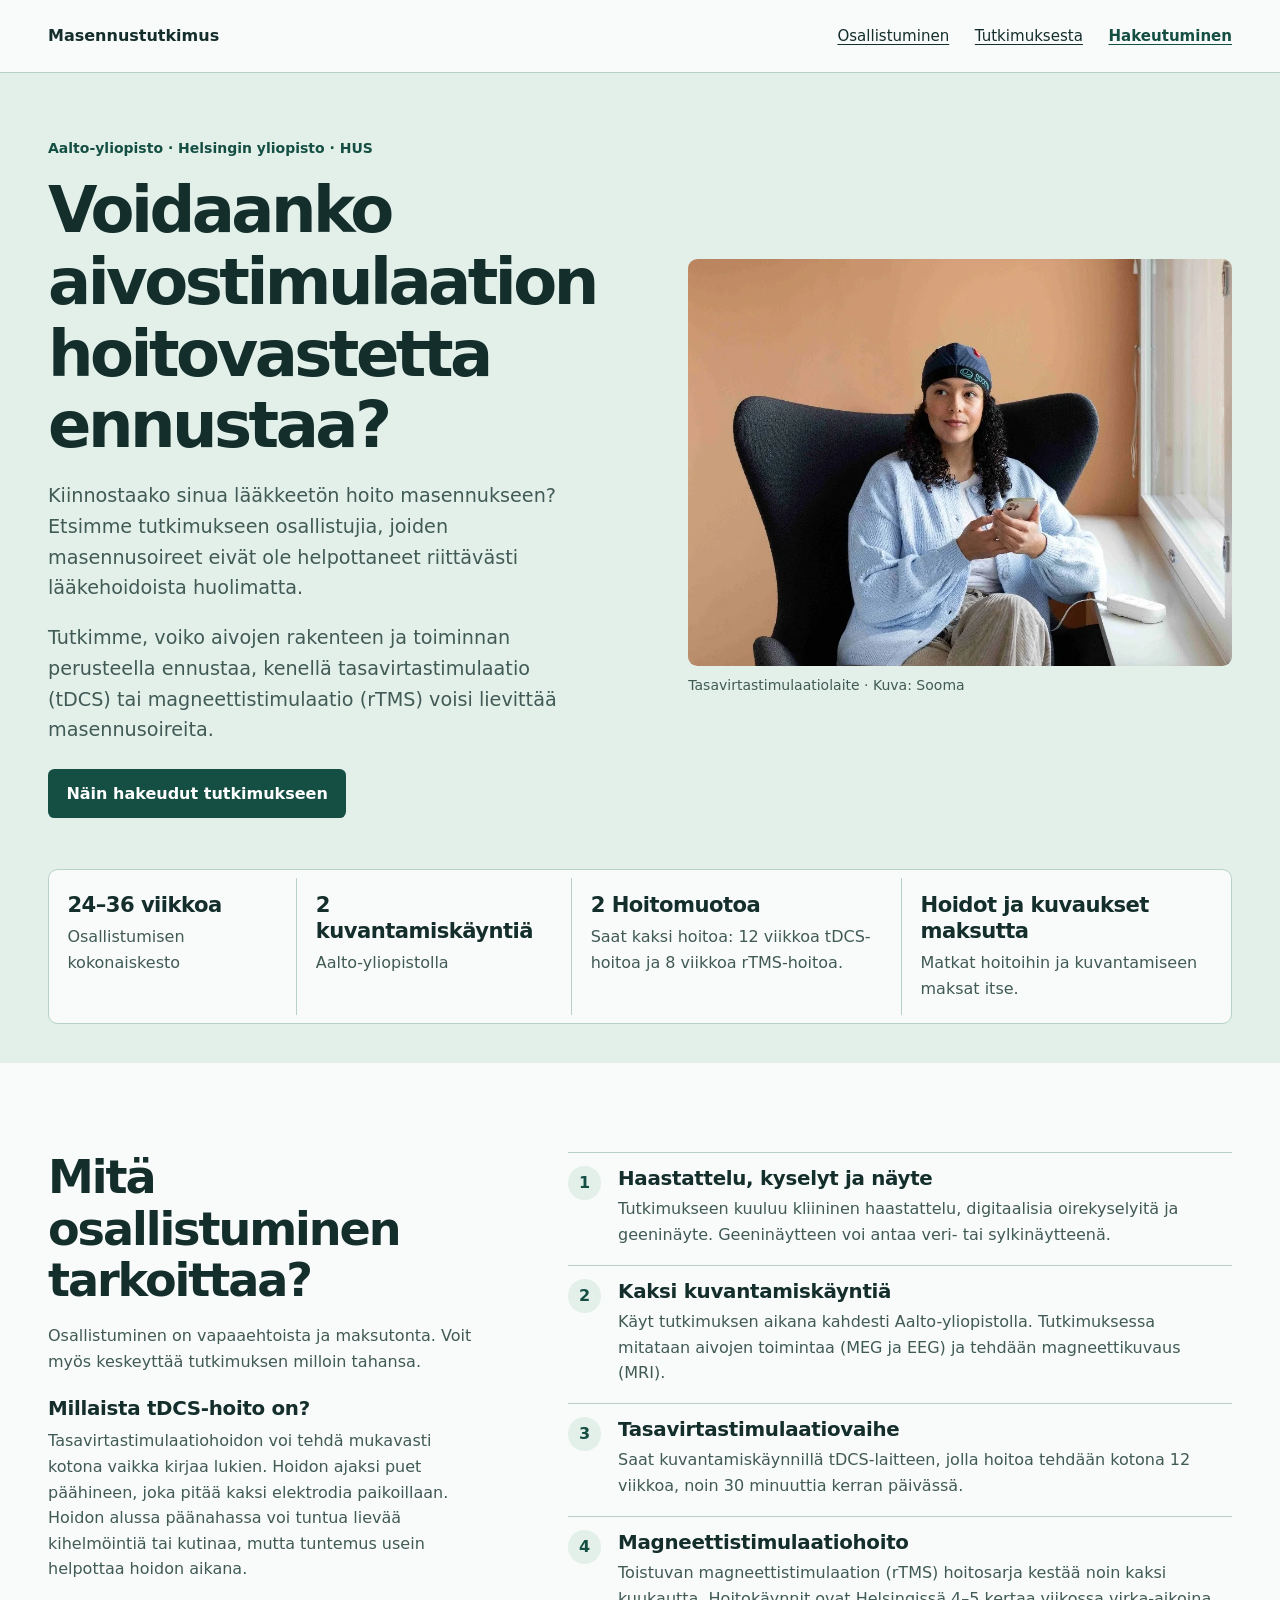
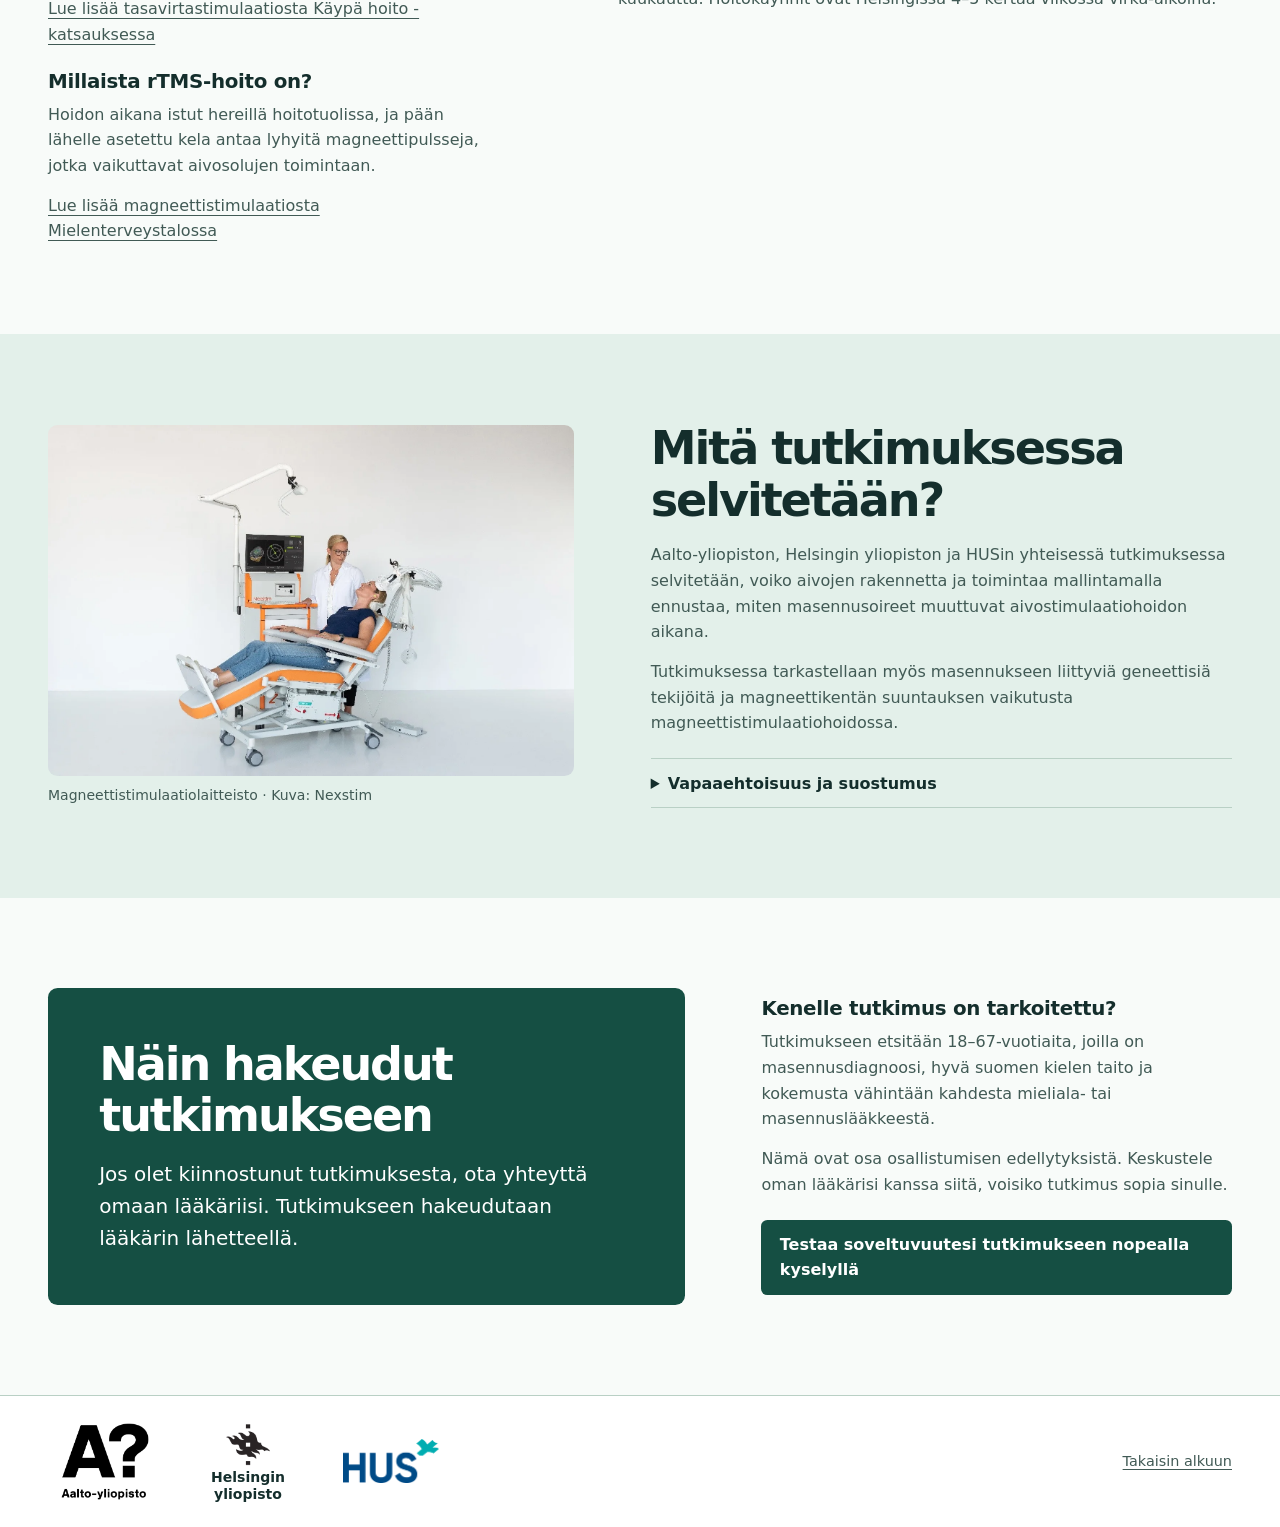
==== index.html @ 6f5a202c "Add research partner logos to the main page footer" ====
<!doctype html>
<html lang="fi">
<head>
  <meta charset="utf-8">
  <meta name="viewport" content="width=device-width, initial-scale=1">
  <meta name="robots" content="noindex">
  <meta name="description" content="Tietoa masennuksen aivostimulaatiotutkimuksesta, tutkimuskäynneistä ja siitä, miten tutkimukseen hakeudutaan.">
  <title>Masennuksen aivostimulaatiotutkimus</title>
  <link rel="stylesheet" href="assets/styles.css">
</head>
<body id="alku">
  <a class="skip" href="#sisalto">Siirry sisältöön</a>
  <header class="header">
    <div class="wrap header-inner">
      <a class="identity" href="#alku">Masennustutkimus</a>
      <nav aria-label="Sivun osiot">
        <a href="#osallistuminen">Osallistuminen</a>
        <a href="#tutkimus">Tutkimuksesta</a>
        <a class="nav-apply" href="#hakeutuminen">Hakeutuminen</a>
      </nav>
    </div>
  </header>
  <main id="sisalto">
    <section class="hero">
      <div class="wrap">
        <div class="hero-grid">
          <div class="hero-copy">
            <p class="eyebrow">Aalto-yliopisto · Helsingin yliopisto · HUS</p>
            <h1>Voidaanko aivostimulaation hoitovastetta ennustaa?</h1>
            <p class="lead">Kiinnostaako sinua lääkkeetön hoito masennukseen? Etsimme tutkimukseen osallistujia, joiden masennusoireet eivät ole helpottaneet riittävästi lääkehoidoista huolimatta.</p>
            <p class="lead">Tutkimme, voiko aivojen rakenteen ja toiminnan perusteella ennustaa, kenellä tasavirtastimulaatio (tDCS) tai magneettistimulaatio (rTMS) voisi lievittää masennusoireita.</p>
            <a class="button" href="#hakeutuminen">Näin hakeudut tutkimukseen</a>
          </div>
          <figure class="hero-photo">
            <div class="hero-photo-frame">
              <img src="assets/tasavirtastimulaatio2.webp" alt="Henkilö istuu nojatuolissa stimulaatiopäähine päässään ja tasavirtastimulaatiolaite vierellään" width="1455" height="970" fetchpriority="high">
            </div>
            <figcaption>Tasavirtastimulaatiolaite · Kuva: Sooma</figcaption>
          </figure>
        </div>
        <dl class="facts" aria-label="Osallistuminen lyhyesti">
          <div><dt>24–36 viikkoa</dt><dd>Osallistumisen kokonaiskesto</dd></div>
          <div><dt>2 kuvantamiskäyntiä</dt><dd>Aalto-yliopistolla</dd></div>
          <div><dt>2 Hoitomuotoa</dt><dd>Saat kaksi hoitoa: 12 viikkoa tDCS-hoitoa ja 8 viikkoa rTMS-hoitoa.</dd></div>
          <div><dt>Hoidot ja kuvaukset maksutta</dt><dd>Matkat hoitoihin ja kuvantamiseen maksat itse.</dd></div>
        </dl>
      </div>
    </section>

    <section class="wrap section protocol" id="osallistuminen" aria-labelledby="vaiheet">
      <div>
        <h2 id="vaiheet">Mitä osallistuminen tarkoittaa?</h2>
        <p>Osallistuminen on vapaaehtoista ja maksutonta. Voit myös keskeyttää tutkimuksen milloin tahansa.</p>
        <h3 class="treatment-heading">Millaista tDCS-hoito on?</h3>
        <p>Tasavirtastimulaatiohoidon voi tehdä mukavasti kotona vaikka kirjaa lukien. Hoidon ajaksi puet päähineen, joka pitää kaksi elektrodia paikoillaan. Hoidon alussa päänahassa voi tuntua lievää kihelmöintiä tai kutinaa, mutta tuntemus usein helpottaa hoidon aikana.</p>
        <p><a href="https://www.kaypahoito.fi/nak09363">Lue lisää tasavirtastimulaatiosta Käypä hoito -katsauksessa</a></p>
        <h3 class="treatment-heading">Millaista rTMS-hoito on?</h3>
        <p>Hoidon aikana istut hereillä hoitotuolissa, ja pään lähelle asetettu kela antaa lyhyitä magneettipulsseja, jotka vaikuttavat aivosolujen toimintaan.</p>
        <p><a href="https://www.mielenterveystalo.fi/fi/masennus/aivojen-magneettistimulaatio">Lue lisää magneettistimulaatiosta Mielenterveystalossa</a></p>
      </div>
      <ol class="steps">
        <li><h3>Haastattelu, kyselyt ja näyte</h3><p>Tutkimukseen kuuluu kliininen haastattelu, digitaalisia oirekyselyitä ja geeninäyte. Geeninäytteen voi antaa veri- tai sylkinäytteenä.</p></li>
        <li><h3>Kaksi kuvantamiskäyntiä</h3><p>Käyt tutkimuksen aikana kahdesti Aalto-yliopistolla. Tutkimuksessa mitataan aivojen toimintaa (MEG ja EEG) ja tehdään magneettikuvaus (MRI).</p></li>
        <li><h3>Tasavirtastimulaatiovaihe</h3><p>Saat kuvantamiskäynnillä tDCS-laitteen, jolla hoitoa tehdään kotona 12 viikkoa, noin 30 minuuttia kerran päivässä.</p></li>
        <li><h3>Magneettistimulaatiohoito</h3><p>Toistuvan magneettistimulaation (rTMS) hoitosarja kestää noin kaksi kuukautta. Hoitokäynnit ovat Helsingissä 4–5 kertaa viikossa virka-aikoina.</p></li>
      </ol>
    </section>

    <section class="research-band" id="tutkimus" aria-labelledby="tavoite">
      <div class="wrap section research">
        <figure class="research-photo">
          <img src="assets/magneettistimulaatio2.webp" alt="Hoitaja seisoo hoitotuolin vieressä, ja magneettistimulaatiokela on tuolissa istuvan henkilön pään kohdalla" width="1455" height="971" loading="lazy">
          <figcaption>Magneettistimulaatiolaitteisto · Kuva: Nexstim</figcaption>
        </figure>
        <div>
          <h2 id="tavoite">Mitä tutkimuksessa selvitetään?</h2>
          <p>Aalto-yliopiston, Helsingin yliopiston ja HUSin yhteisessä tutkimuksessa selvitetään, voiko aivojen rakennetta ja toimintaa mallintamalla ennustaa, miten masennusoireet muuttuvat aivostimulaatiohoidon aikana.</p>
          <p>Tutkimuksessa tarkastellaan myös masennukseen liittyviä geneettisiä tekijöitä ja magneettikentän suuntauksen vaikutusta magneettistimulaatiohoidossa.</p>
          <details>
            <summary>Vapaaehtoisuus ja suostumus</summary>
            <p>Osallistuminen on vapaaehtoista ja edellyttää suostumustasi. Voit kieltäytyä, keskeyttää osallistumisen tai perua suostumuksesi milloin tahansa syytä ilmoittamatta. Päätös ei vaikuta oikeuteesi saada tarvitsemaasi hoitoa. Osallistumisesta ei välttämättä ole sinulle henkilökohtaista hyötyä.</p>
          </details>
        </div>
      </div>
    </section>

    <section class="wrap section apply" id="hakeutuminen" aria-labelledby="lahete">
      <div class="apply-panel">
        <h2 id="lahete">Näin hakeudut tutkimukseen</h2>
        <p class="apply-lead">Jos olet kiinnostunut tutkimuksesta, ota yhteyttä omaan lääkäriisi. Tutkimukseen hakeudutaan lääkärin lähetteellä.</p>
      </div>
      <div class="criteria">
        <h3>Kenelle tutkimus on tarkoitettu?</h3>
        <p>Tutkimukseen etsitään 18–67-vuotiaita, joilla on masennusdiagnoosi, hyvä suomen kielen taito ja kokemusta vähintään kahdesta mieliala- tai masennuslääkkeestä.</p>
        <p>Nämä ovat osa osallistumisen edellytyksistä. Keskustele oman lääkärisi kanssa siitä, voisiko tutkimus sopia sinulle.</p>
        <a class="button" href="soveltuvuus.html">Testaa soveltuvuutesi tutkimukseen nopealla kyselyllä</a>
      </div>
    </section>
  </main>
  <footer class="partner-footer">
    <div class="wrap footer-inner">
      <ul class="partner-logos" role="list" aria-label="Tutkimuksen toteuttajat">
        <li><img src="assets/logo-aalto-yliopisto.png" alt="Aalto-yliopisto" width="585" height="511" loading="lazy"></li>
        <li>
          <img class="helsinki-flame" src="assets/logo-helsingin-yliopisto.png" alt="" width="328" height="312" loading="lazy">
          <span>Helsingin yliopisto</span>
        </li>
        <li><img class="hus-logo" src="assets/logo-hus.png" alt="HUS" width="194" height="89" loading="lazy"></li>
      </ul>
      <a href="#alku">Takaisin alkuun</a>
    </div>
  </footer>
</body>
</html>
---- assets/styles.css ----
:root {
  color-scheme: light;
  --ink: #142e2c;
  --muted: #415a55;
  --paper: #f8fbf9;
  --mint: #e3f0ea;
  --line: #b9d0c5;
  --accent: #154f43;
  font: 100%/1.6 "Segoe UI", system-ui, sans-serif;
  color: var(--ink);
  background: var(--paper);
}

*, *::before, *::after { box-sizing: border-box; }
body, figure, h1, h2, h3, dl, dd, p { margin: 0; }
a { color: inherit; text-underline-offset: 0.22em; }
a:hover { text-decoration-thickness: 2px; }
:focus-visible { outline: 3px solid #b05920; outline-offset: 4px; }
img { display: block; max-width: 100%; }
.wrap { width: min(100% - 3rem, 74rem); margin-inline: auto; }
.skip { position: absolute; top: -5rem; left: 1rem; background: white; padding: 0.6rem 1rem; z-index: 1; }
.skip:focus { top: 0.5rem; }
.header { background: var(--paper); border-bottom: 1px solid var(--line); }
.header-inner, .footer-inner { display: flex; align-items: center; justify-content: space-between; gap: 1rem; }
.header-inner { min-height: 4.5rem; }
.identity { font-weight: 750; text-decoration: none; }
nav { display: flex; flex-wrap: wrap; align-items: center; gap: 0.35rem 1.6rem; }
nav a { min-height: 2.75rem; display: inline-flex; align-items: center; font-size: 0.94rem; }
.nav-apply { color: var(--accent); font-weight: 700; }
.hero { background: var(--mint); padding-block: clamp(2rem, 5vw, 4.75rem) clamp(1.5rem, 3vw, 2.5rem); }
.hero-grid { display: grid; grid-template-columns: 1.06fr 1fr; gap: clamp(1.5rem, 5vw, 4rem); align-items: center; }
.eyebrow { color: var(--accent); font-size: 0.875rem; font-weight: 750; margin-bottom: 1rem; }
h1, h2, h3 { line-height: 1.12; text-wrap: balance; overflow-wrap: anywhere; }
h1 { font-size: clamp(2.45rem, 5vw, 4.65rem); letter-spacing: -0.055em; overflow-wrap: anywhere; hyphens: auto; }
h2 { font-size: clamp(2rem, 3.6vw, 3.25rem); letter-spacing: -0.045em; }
h3 { font-size: 1.24rem; letter-spacing: -0.015em; }
p + p { margin-top: 0.9rem; }
.lead { margin-top: 1.2rem; max-width: 34rem; font-size: clamp(1.05rem, 1.5vw, 1.2rem); color: var(--muted); }
.button { display: inline-block; margin-top: 1.4rem; padding: 0.75rem 1.15rem; background: var(--accent); color: white; border-radius: 0.4rem; font-weight: 700; text-decoration: none; }
.button:hover { background: #0e3a31; text-decoration: underline; }
.hero-photo-frame, .research-photo img { border-radius: 0.6rem; }
.hero-photo-frame { aspect-ratio: 4 / 3; overflow: hidden; }
.hero-photo-frame img {
  width: 100%;
  height: 100%;
  object-fit: cover;
  object-position: right center;
  transform: scale(1.32);
  transform-origin: 77% 79%;
}
.research-photo img { width: 100%; height: auto; }
figcaption { margin-top: 0.5rem; color: var(--muted); font-size: 0.875rem; }
.facts { display: grid; grid-template-columns: 0.9fr 1fr 1.2fr 1.2fr; margin-top: clamp(1.75rem, 4vw, 3.5rem); padding: 0.5rem 0; background: var(--paper); border: 1px solid var(--line); border-radius: 0.6rem; }
.facts > div { min-width: 0; padding: 0.85rem 1.15rem; overflow-wrap: anywhere; }
.facts > div + div { border-left: 1px solid var(--line); }
.facts dt { font-size: clamp(1.04rem, 1.65vw, 1.43rem); line-height: 1.25; font-weight: 750; letter-spacing: -0.025em; }
.facts dd { margin-top: 0.35rem; color: var(--muted); }
.section { padding-block: clamp(2.75rem, 7vw, 6rem); scroll-margin-top: 1rem; }
.section h2 + p { margin-top: 1rem; }
.protocol { display: grid; grid-template-columns: 0.8fr 1.2fr; gap: clamp(1.5rem, 6vw, 5.5rem); }
.protocol > div > p, .steps p, .criteria p, .research p { color: var(--muted); }
.treatment-heading { margin: 1.5rem 0 0.5rem; }
.steps { list-style: none; counter-reset: step; margin: 0; padding: 0; }
.steps li { position: relative; padding: 0.95rem 0 1.1rem 3.15rem; min-height: 3.5rem; border-top: 1px solid var(--line); counter-increment: step; }
.steps li::before { content: counter(step); position: absolute; left: 0; top: 0.82rem; display: grid; place-items: center; width: 2.1rem; height: 2.1rem; border-radius: 50%; background: var(--mint); color: var(--accent); font-weight: 750; }
.steps p { margin-top: 0.35rem; }
.research-band { background: var(--mint); }
.research { display: grid; grid-template-columns: 0.95fr 1.05fr; align-items: center; gap: clamp(1.5rem, 6vw, 5rem); }
details { margin-top: 1.4rem; border-block: 1px solid var(--line); }
summary { padding-block: 0.7rem; cursor: pointer; font-weight: 700; }
details p { padding-bottom: 1rem; }
.apply { display: grid; grid-template-columns: 1.15fr 0.85fr; align-items: center; gap: clamp(1.5rem, 6vw, 5rem); }
.apply-panel { color: white; background: var(--accent); padding: clamp(1.4rem, 4vw, 3.25rem); border-radius: 0.6rem; }
.apply-panel h2 { text-wrap: wrap; }
.apply-lead { font-size: clamp(1.05rem, 1.6vw, 1.25rem); }
.criteria h3 { margin-bottom: 0.6rem; }
footer { border-top: 1px solid var(--line); color: var(--muted); }
.footer-inner { padding-block: 1.5rem; font-size: 0.9rem; }
.partner-footer { background: #fff; }
.partner-logos {
  display: grid;
  grid-template-columns: repeat(3, minmax(0, 1fr));
  gap: clamp(0.5rem, 3vw, 1.75rem);
  width: min(100%, 25rem);
  margin: 0;
  padding: 0;
  list-style: none;
}
.partner-logos li {
  display: grid;
  align-content: center;
  justify-items: center;
  text-align: center;
  color: var(--ink);
  font-size: 0.875rem;
  font-weight: 700;
  line-height: 1.2;
}
.partner-logos img { width: 5.5rem; height: auto; }
.partner-logos .helsinki-flame { width: 3.25rem; }
.partner-logos .hus-logo { width: 6rem; }

@media (max-width: 56rem) {
  .facts { grid-template-columns: repeat(2, minmax(0, 1fr)); padding: 0; }
  .facts > div:nth-child(odd) { border-left: 0; }
  .facts > div:nth-child(n + 3) { border-top: 1px solid var(--line); }
}

@media (max-width: 43rem) {
  .wrap { width: min(100% - 2rem, 34rem); }
  .header-inner { display: block; padding-top: 0.7rem; }
  nav { gap: 0 1.1rem; }
  .hero-grid, .protocol, .research, .apply { grid-template-columns: minmax(0, 1fr); }
  .hero-grid { display: contents; }
  .hero > .wrap { display: flex; flex-direction: column; gap: 1.5rem; }
  .hero-photo { order: 1; }
  .hero-photo-frame { aspect-ratio: 3 / 2; }
  .hero-photo-frame img { transform-origin: 93% 79%; }
  .facts { margin-top: 0; }
  .facts > div { padding: 0.75rem; }
  .research-photo { order: 1; }
  .footer-inner { flex-wrap: wrap; }
}

@media (max-width: 22rem) {
  nav { gap: 0 0.65rem; }
  nav a { font-size: 0.875rem; }
}
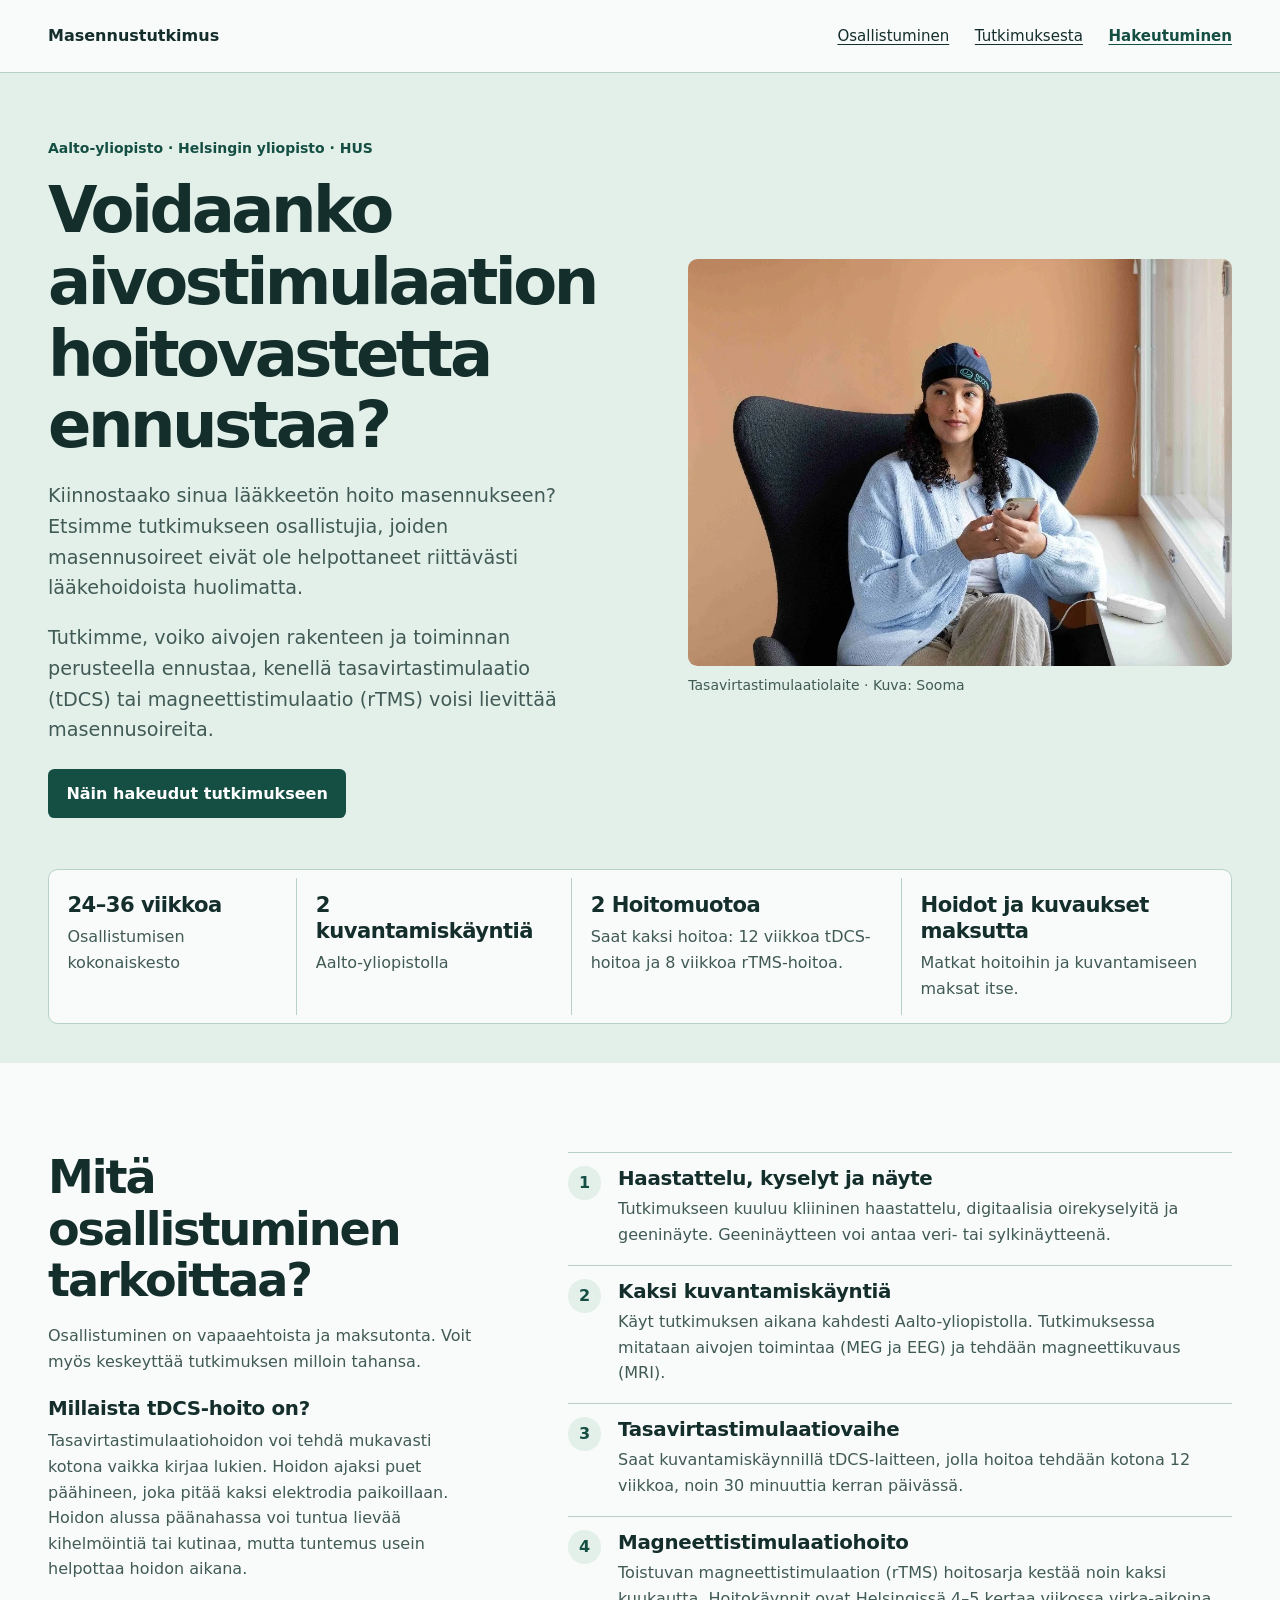
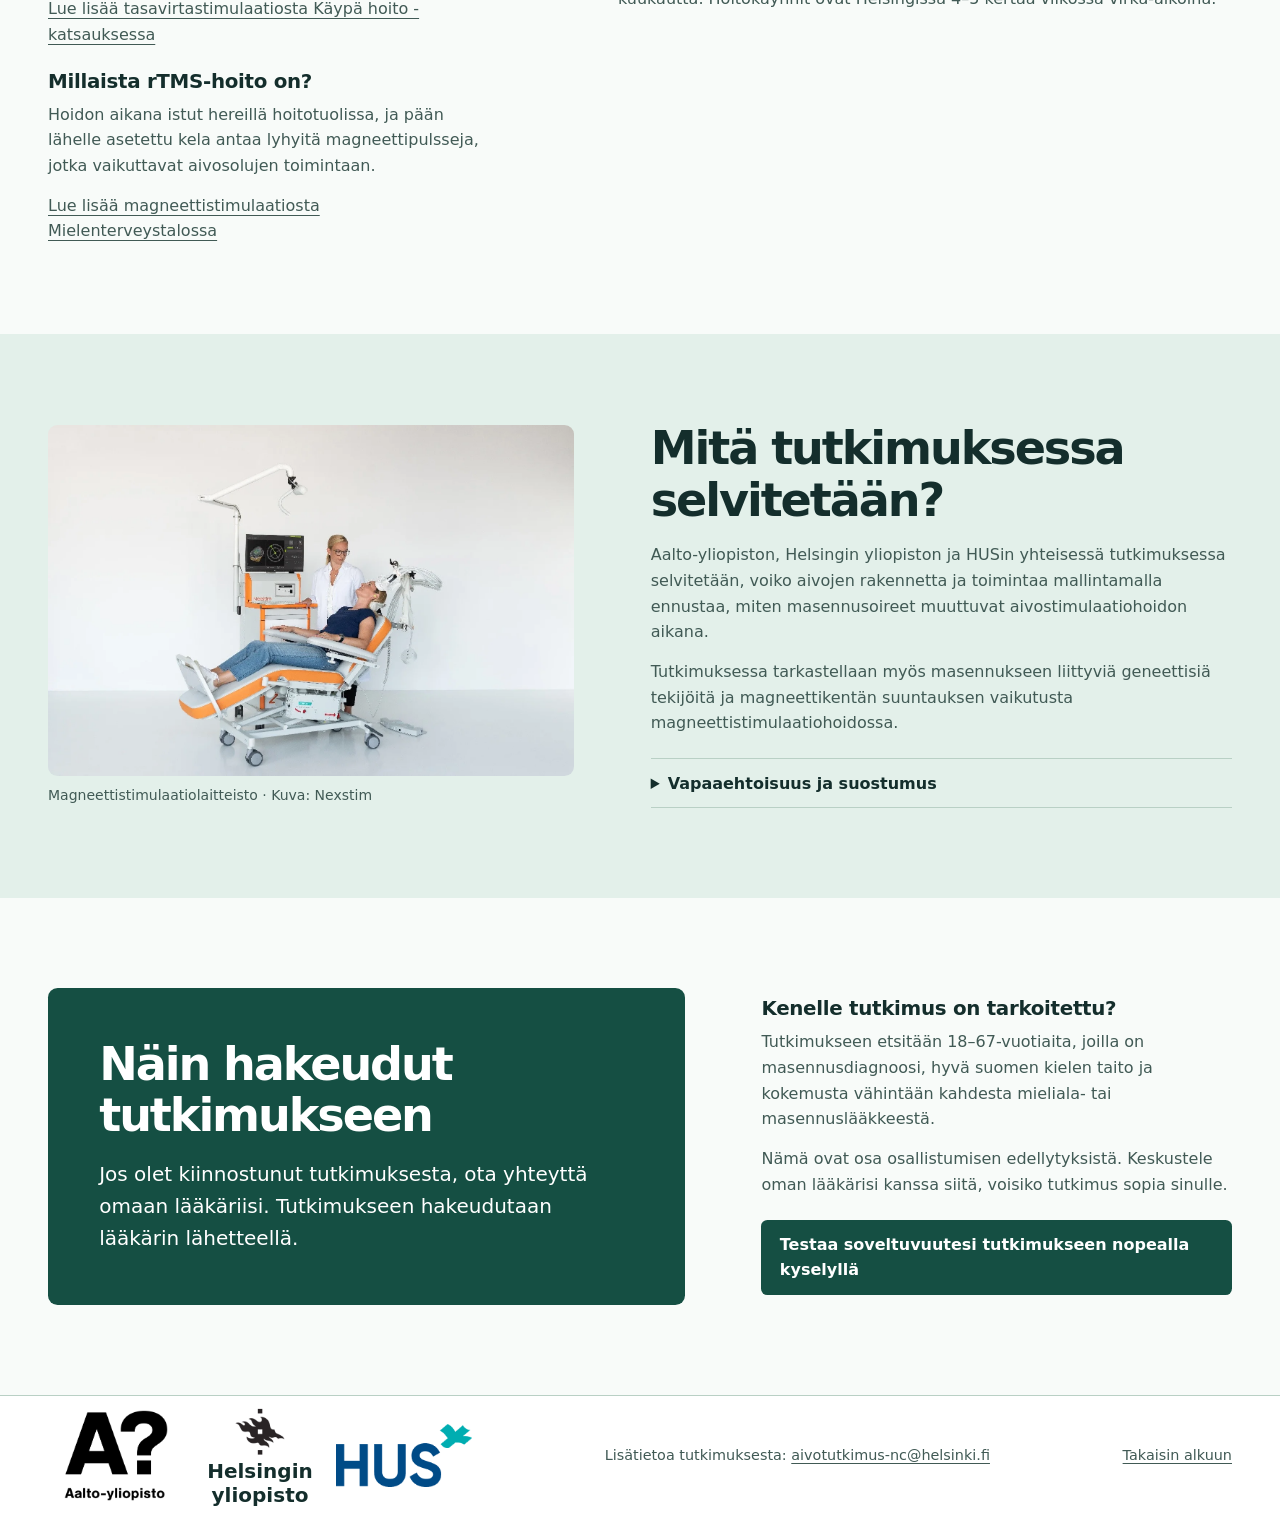
==== commit f629a3f6: "Add research contact email to the footer" ====
--- a/index.html
+++ b/index.html
@@ -107,6 +107,7 @@
         </li>
         <li><img class="hus-logo" src="assets/logo-hus.png" alt="HUS" width="194" height="89" loading="lazy"></li>
       </ul>
+      <p>Lisätietoa tutkimuksesta: <a href="mailto:aivotutkimus-nc@helsinki.fi">aivotutkimus-nc@helsinki.fi</a></p>
       <a href="#alku">Takaisin alkuun</a>
     </div>
   </footer>
--- a/assets/styles.css
+++ b/assets/styles.css
@@ -77,28 +77,30 @@
 footer { border-top: 1px solid var(--line); color: var(--muted); }
 .footer-inner { padding-block: 1.5rem; font-size: 0.9rem; }
 .partner-footer { background: #fff; }
+.partner-footer .footer-inner { padding-block: 0.5rem; gap: 0.35rem 1rem; }
 .partner-logos {
   display: grid;
   grid-template-columns: repeat(3, minmax(0, 1fr));
-  gap: clamp(0.5rem, 3vw, 1.75rem);
-  width: min(100%, 25rem);
+  width: min(100%, 26.5rem);
+  gap: 0.5rem;
   margin: 0;
   padding: 0;
   list-style: none;
 }
 .partner-logos li {
   display: grid;
+  min-height: 6.5rem;
   align-content: center;
   justify-items: center;
   text-align: center;
   color: var(--ink);
-  font-size: 0.875rem;
+  font-size: clamp(0.75rem, 4vw, 1.25rem);
   font-weight: 700;
   line-height: 1.2;
 }
-.partner-logos img { width: 5.5rem; height: auto; }
-.partner-logos .helsinki-flame { width: 3.25rem; }
-.partner-logos .hus-logo { width: 6rem; }
+.partner-logos img { width: 76.5%; height: auto; }
+.partner-logos .helsinki-flame { width: 42.35%; }
+.partner-logos .hus-logo { width: 100%; }
 
 @media (max-width: 56rem) {
   .facts { grid-template-columns: repeat(2, minmax(0, 1fr)); padding: 0; }
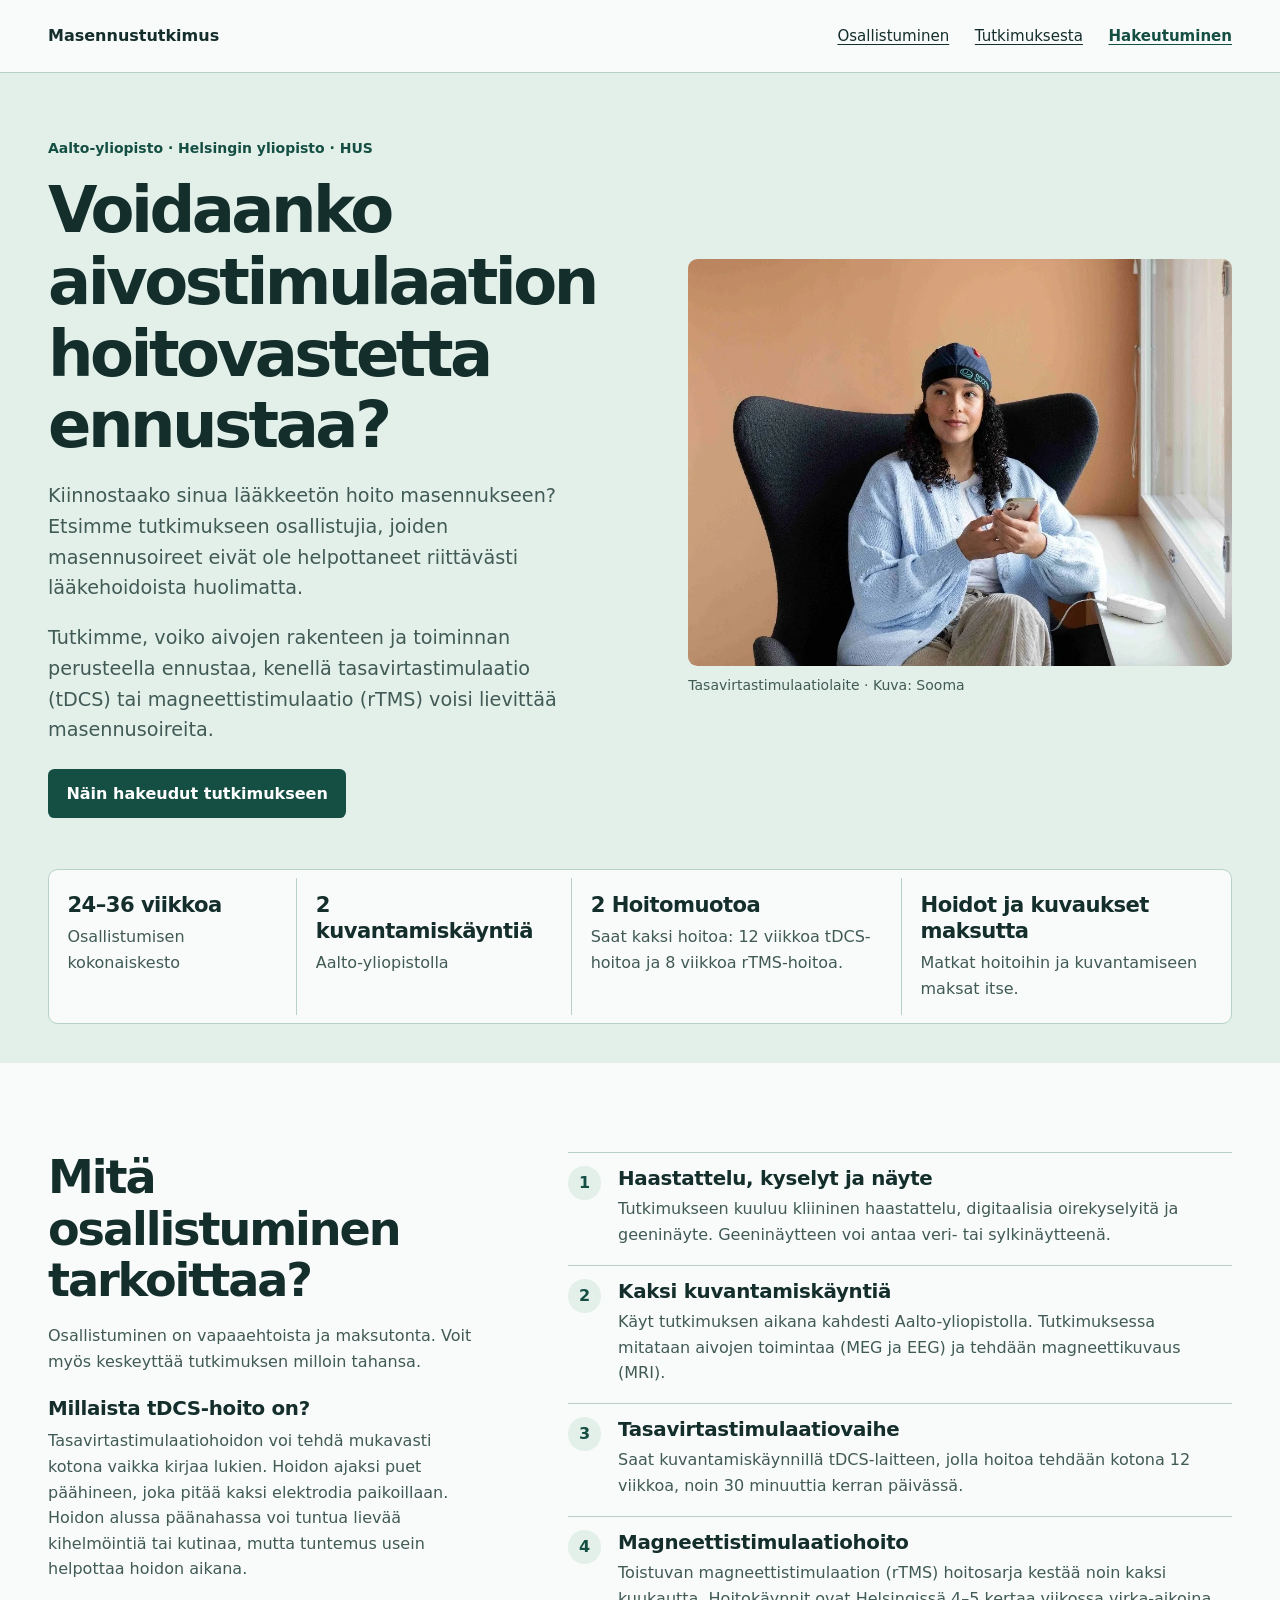
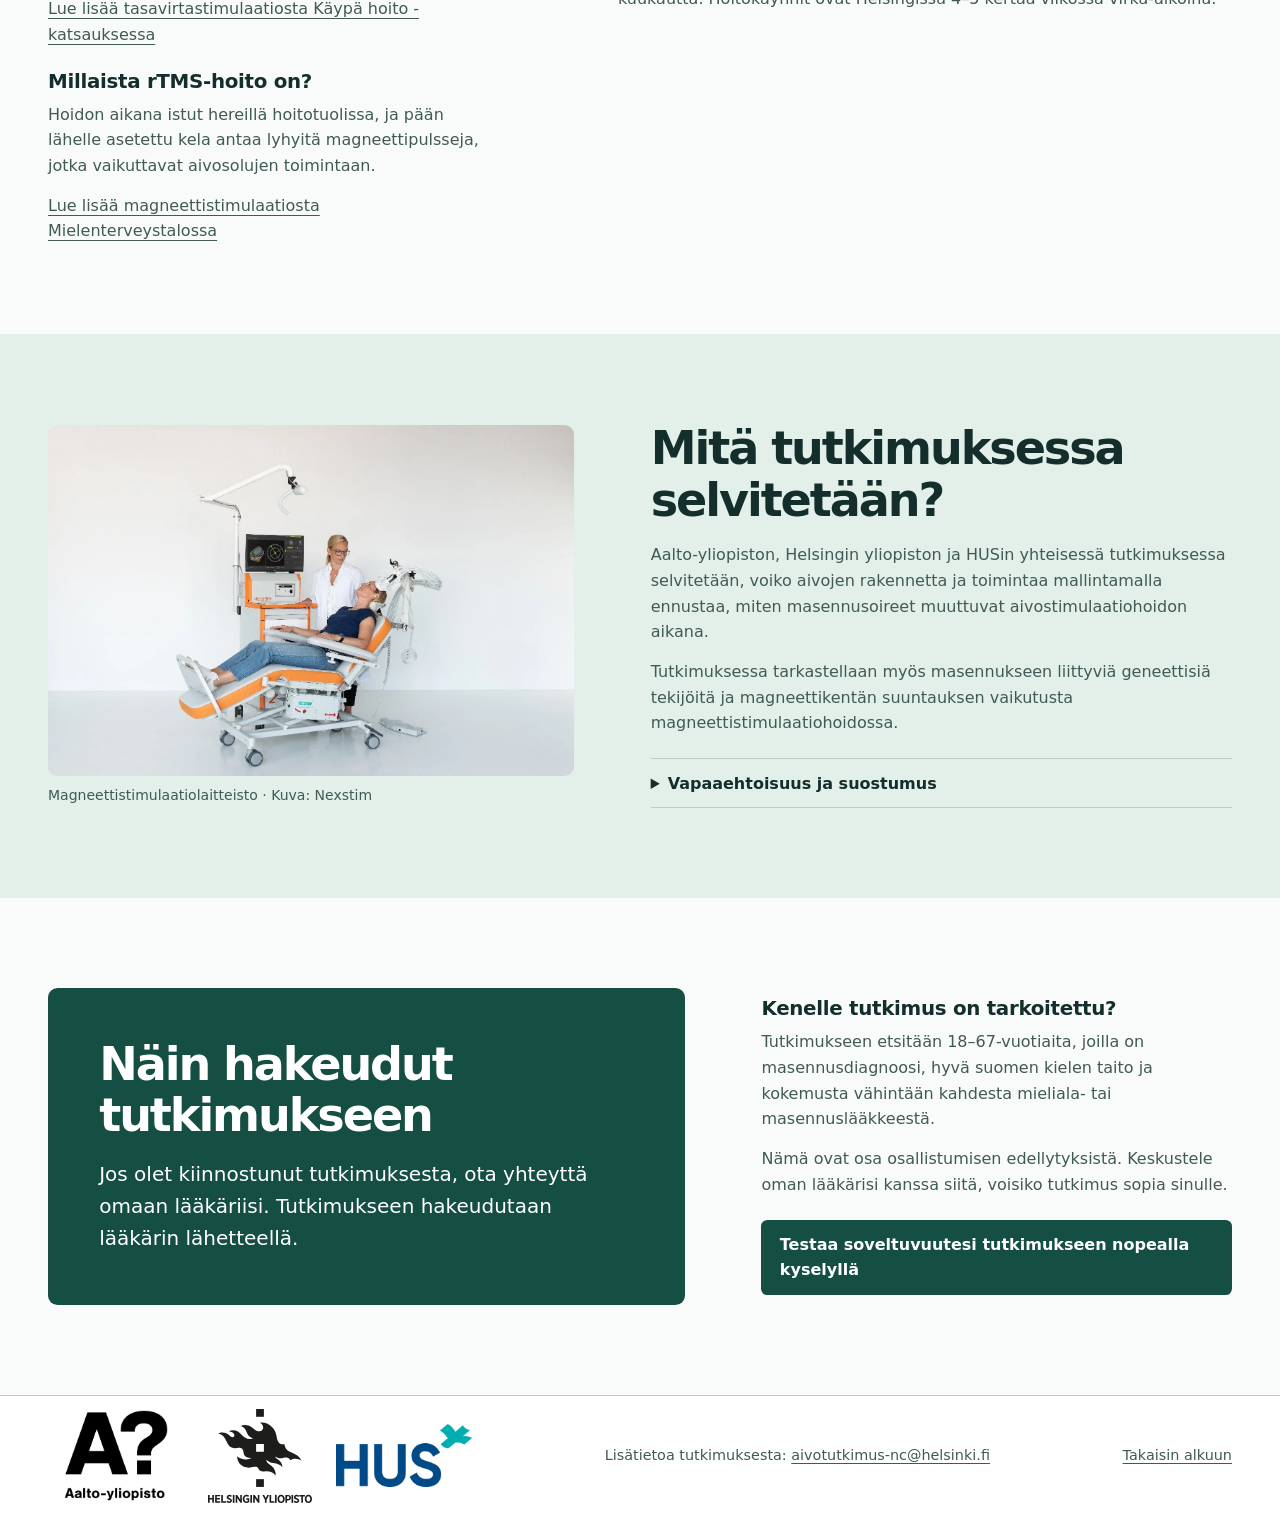
==== commit 5806b50b: "Use official University of Helsinki logo" ====
--- a/index.html
+++ b/index.html
@@ -102,8 +102,7 @@
       <ul class="partner-logos" role="list" aria-label="Tutkimuksen toteuttajat">
         <li><img src="assets/logo-aalto-yliopisto.png" alt="Aalto-yliopisto" width="585" height="511" loading="lazy"></li>
         <li>
-          <img class="helsinki-flame" src="assets/logo-helsingin-yliopisto.png" alt="" width="328" height="312" loading="lazy">
-          <span>Helsingin yliopisto</span>
+          <img class="helsinki-logo" src="assets/hy-tunnus-fi.svg" alt="Helsingin yliopisto" width="283" height="256" loading="lazy">
         </li>
         <li><img class="hus-logo" src="assets/logo-hus.png" alt="HUS" width="194" height="89" loading="lazy"></li>
       </ul>
--- a/assets/styles.css
+++ b/assets/styles.css
@@ -99,7 +99,7 @@
   line-height: 1.2;
 }
 .partner-logos img { width: 76.5%; height: auto; }
-.partner-logos .helsinki-flame { width: 42.35%; }
+.partner-logos .helsinki-logo { width: 76.5%; }
 .partner-logos .hus-logo { width: 100%; }
 
 @media (max-width: 56rem) {
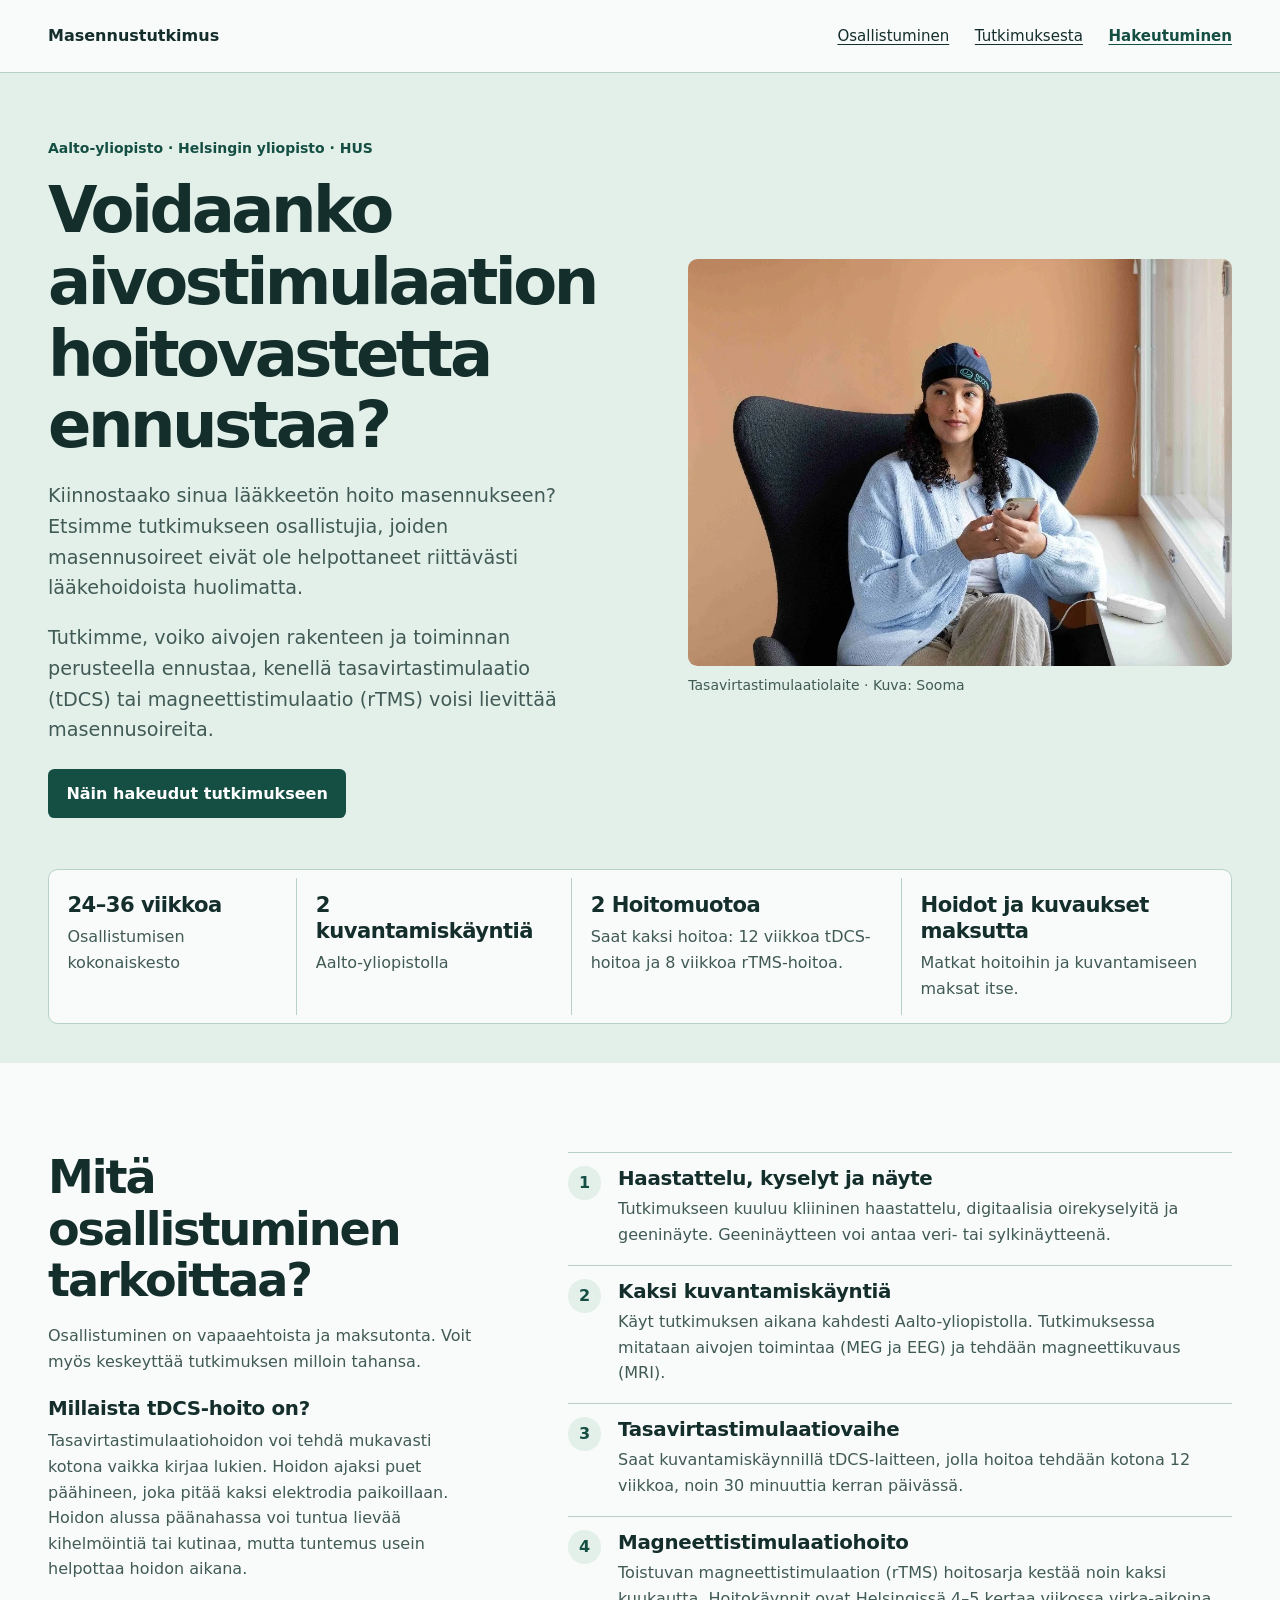
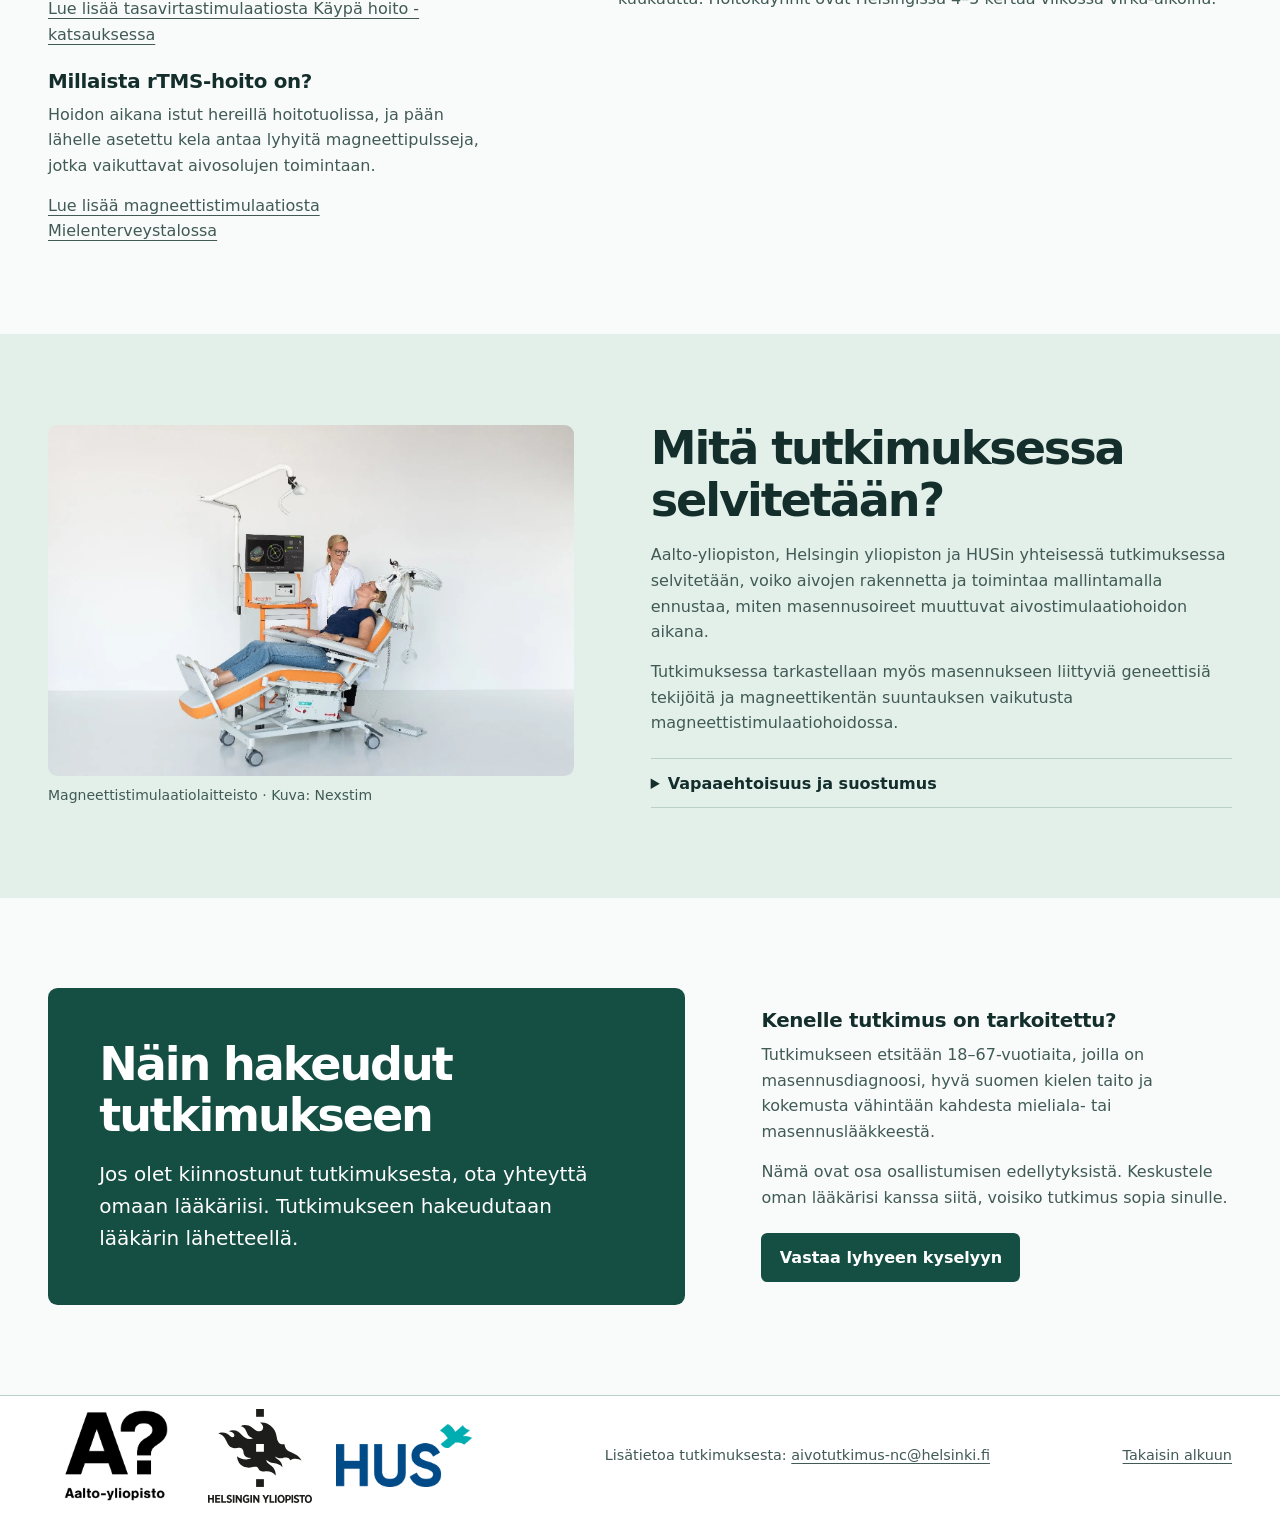
==== commit 0f9d8c9a: "Publish simplified study questionnaire and rTMS notes" ====
--- a/index.html
+++ b/index.html
@@ -93,7 +93,7 @@
         <h3>Kenelle tutkimus on tarkoitettu?</h3>
         <p>Tutkimukseen etsitään 18–67-vuotiaita, joilla on masennusdiagnoosi, hyvä suomen kielen taito ja kokemusta vähintään kahdesta mieliala- tai masennuslääkkeestä.</p>
         <p>Nämä ovat osa osallistumisen edellytyksistä. Keskustele oman lääkärisi kanssa siitä, voisiko tutkimus sopia sinulle.</p>
-        <a class="button" href="soveltuvuus.html">Testaa soveltuvuutesi tutkimukseen nopealla kyselyllä</a>
+        <a class="button" href="soveltuvuus.html">Vastaa lyhyeen kyselyyn</a>
       </div>
     </section>
   </main>
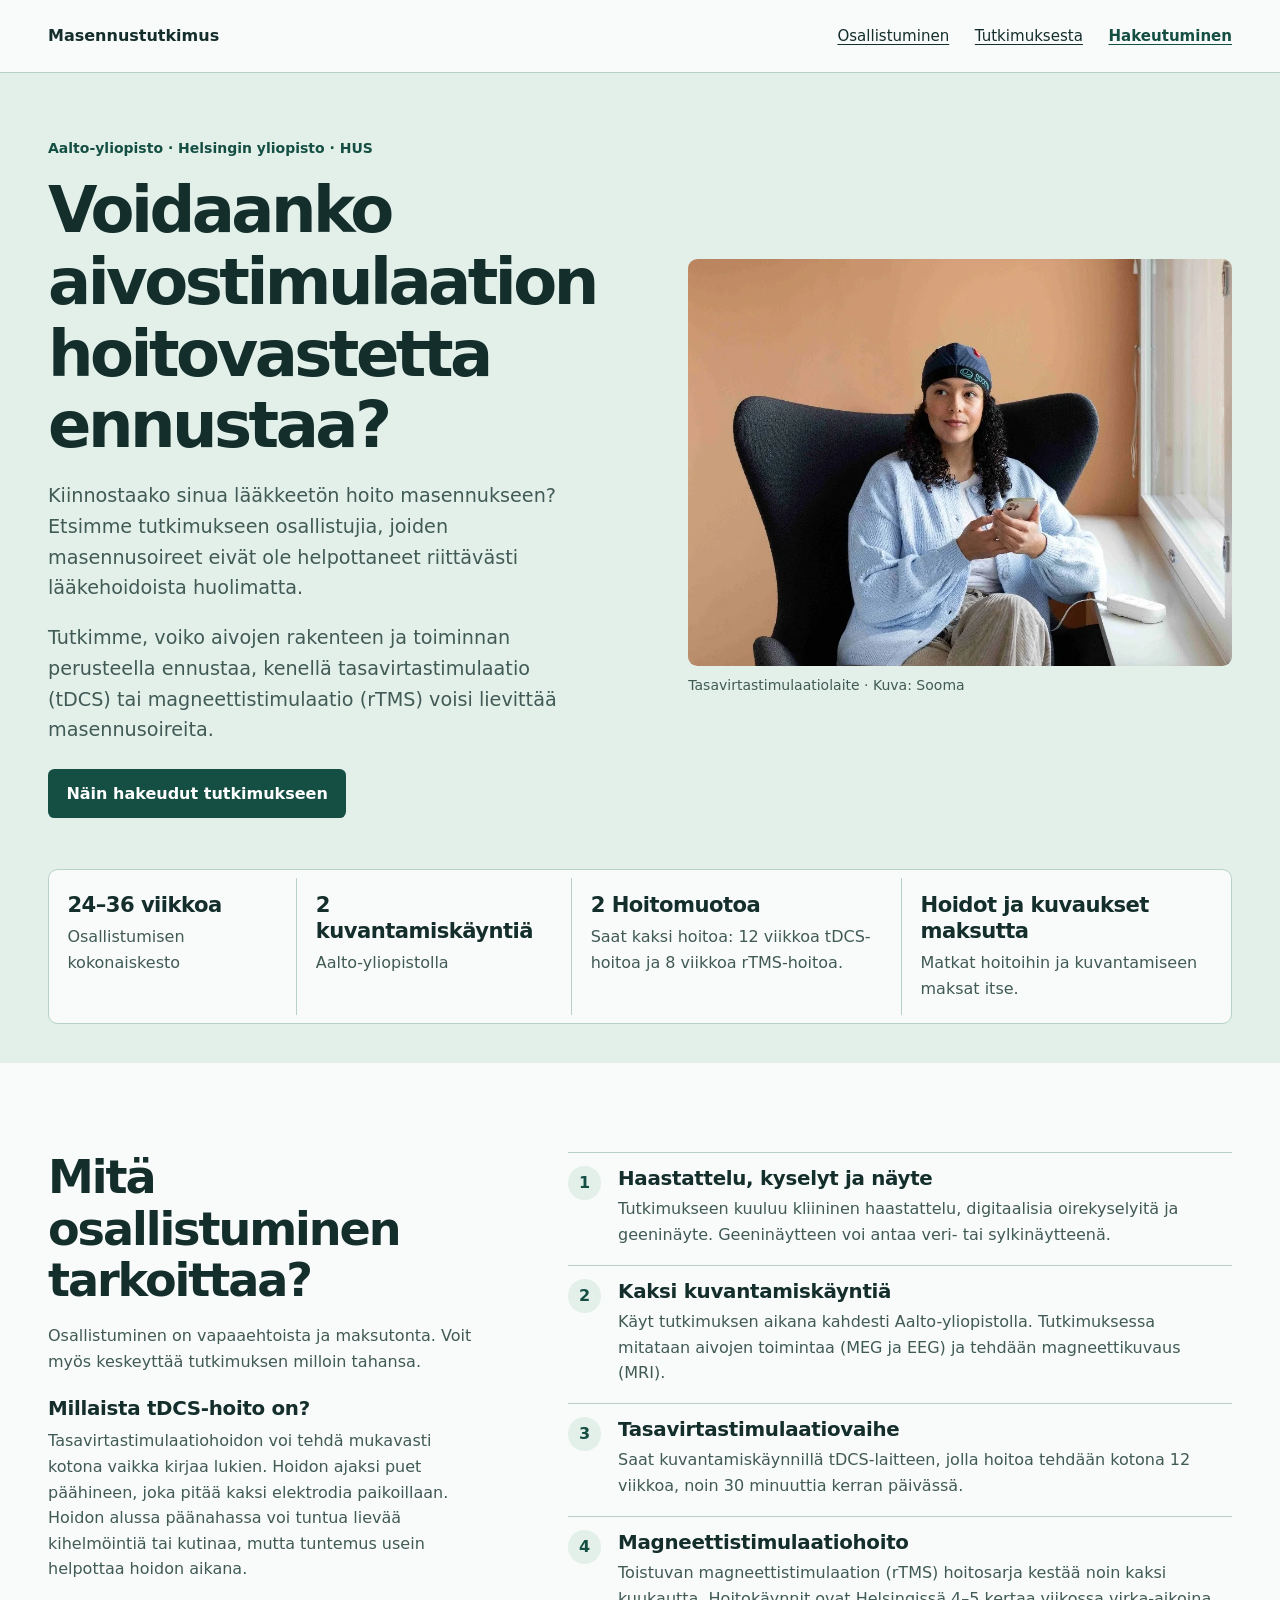
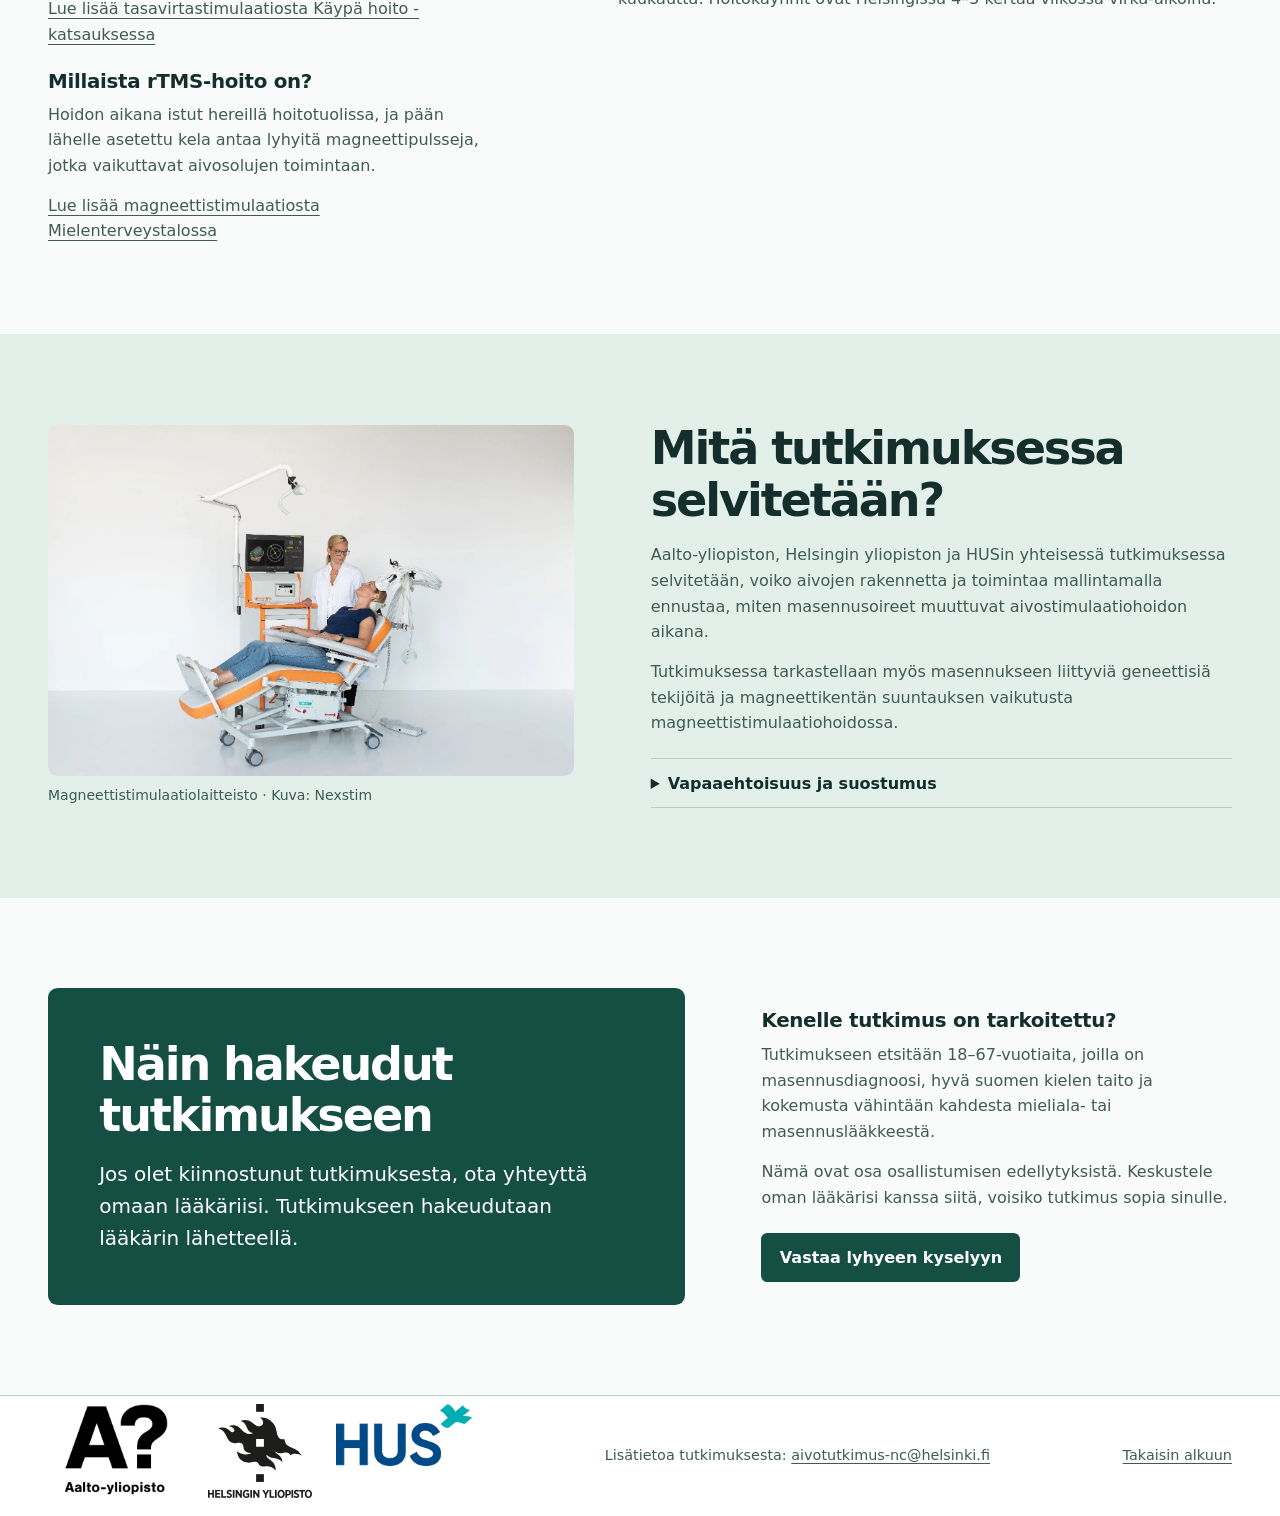
==== commit 277c3575: "Refresh footer alignment stylesheet on both pages" ====
--- a/index.html
+++ b/index.html
@@ -6,7 +6,7 @@
   <meta name="robots" content="noindex">
   <meta name="description" content="Tietoa masennuksen aivostimulaatiotutkimuksesta, tutkimuskäynneistä ja siitä, miten tutkimukseen hakeudutaan.">
   <title>Masennuksen aivostimulaatiotutkimus</title>
-  <link rel="stylesheet" href="assets/styles.css">
+  <link rel="stylesheet" href="assets/styles.css?v=946be7c">
 </head>
 <body id="alku">
   <a class="skip" href="#sisalto">Siirry sisältöön</a>
--- a/assets/styles.css
+++ b/assets/styles.css
@@ -90,7 +90,7 @@
 .partner-logos li {
   display: grid;
   min-height: 6.5rem;
-  align-content: center;
+  align-content: start;
   justify-items: center;
   text-align: center;
   color: var(--ink);
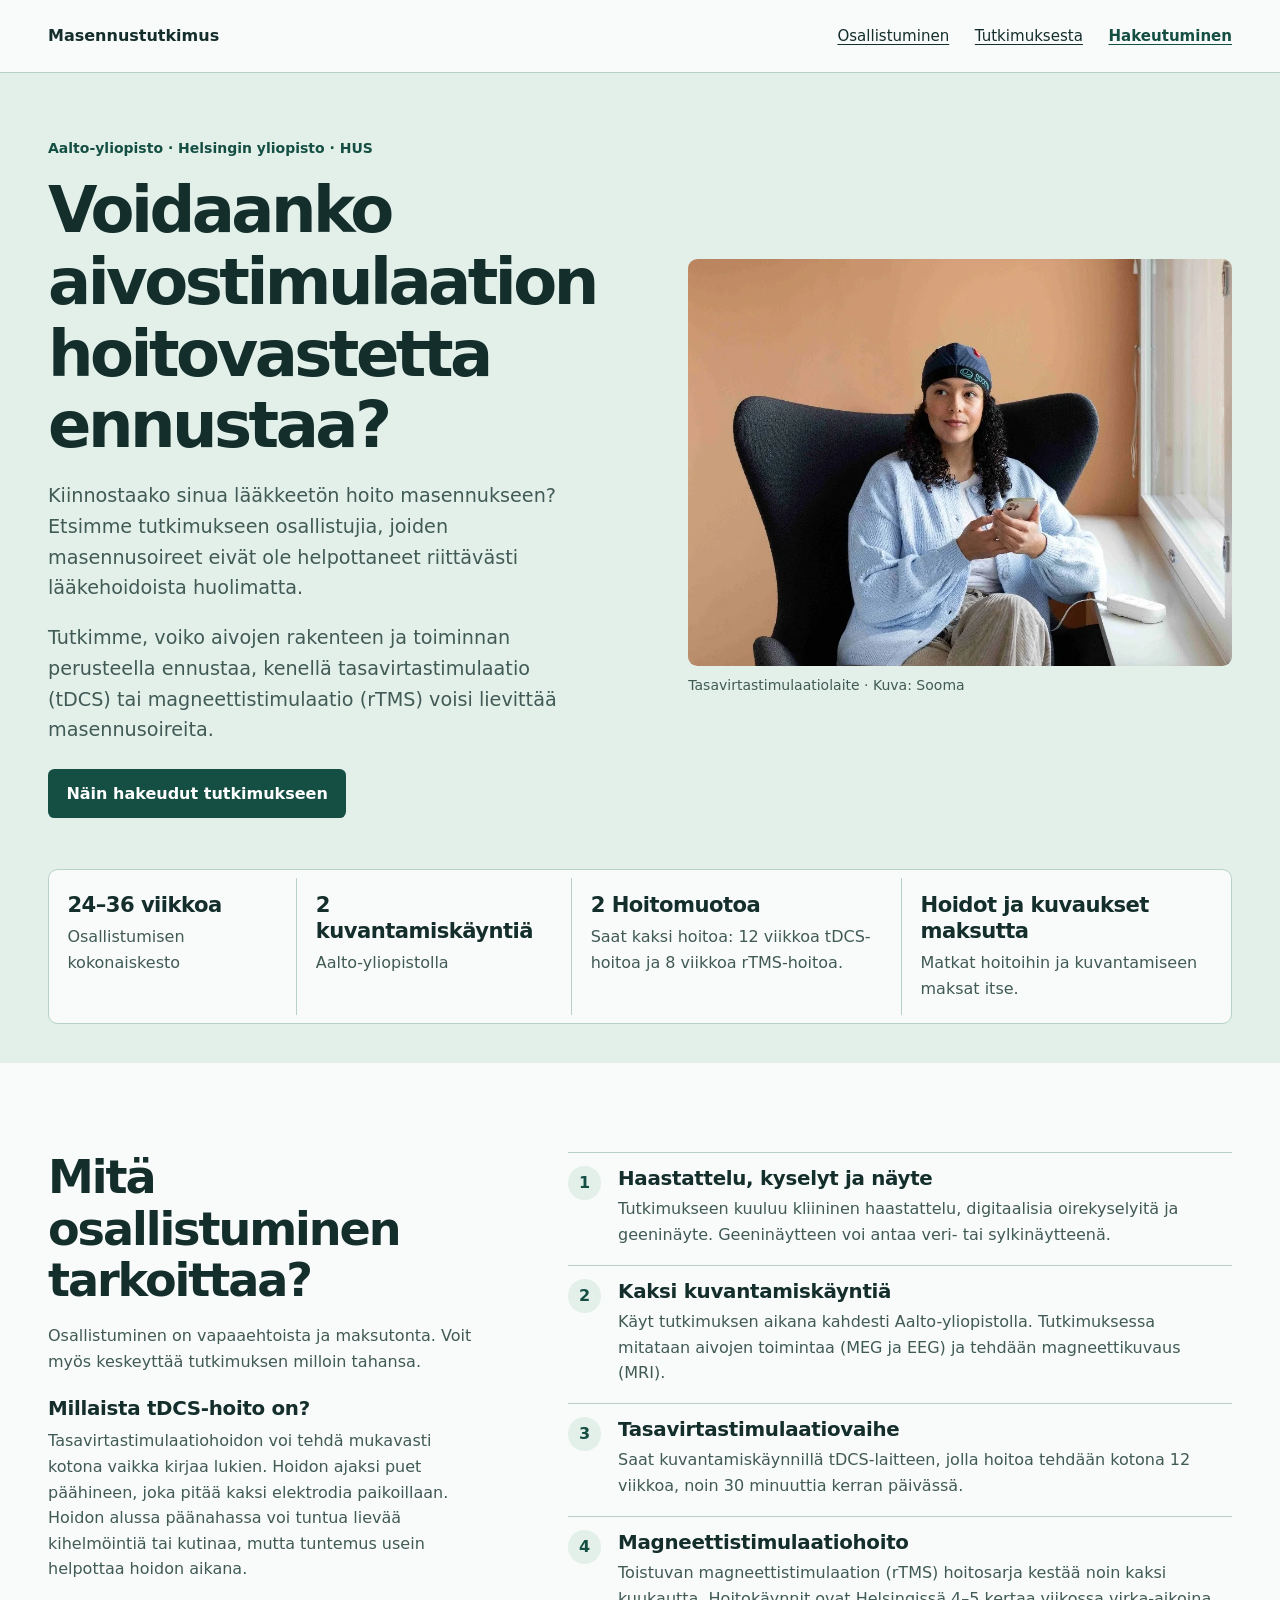
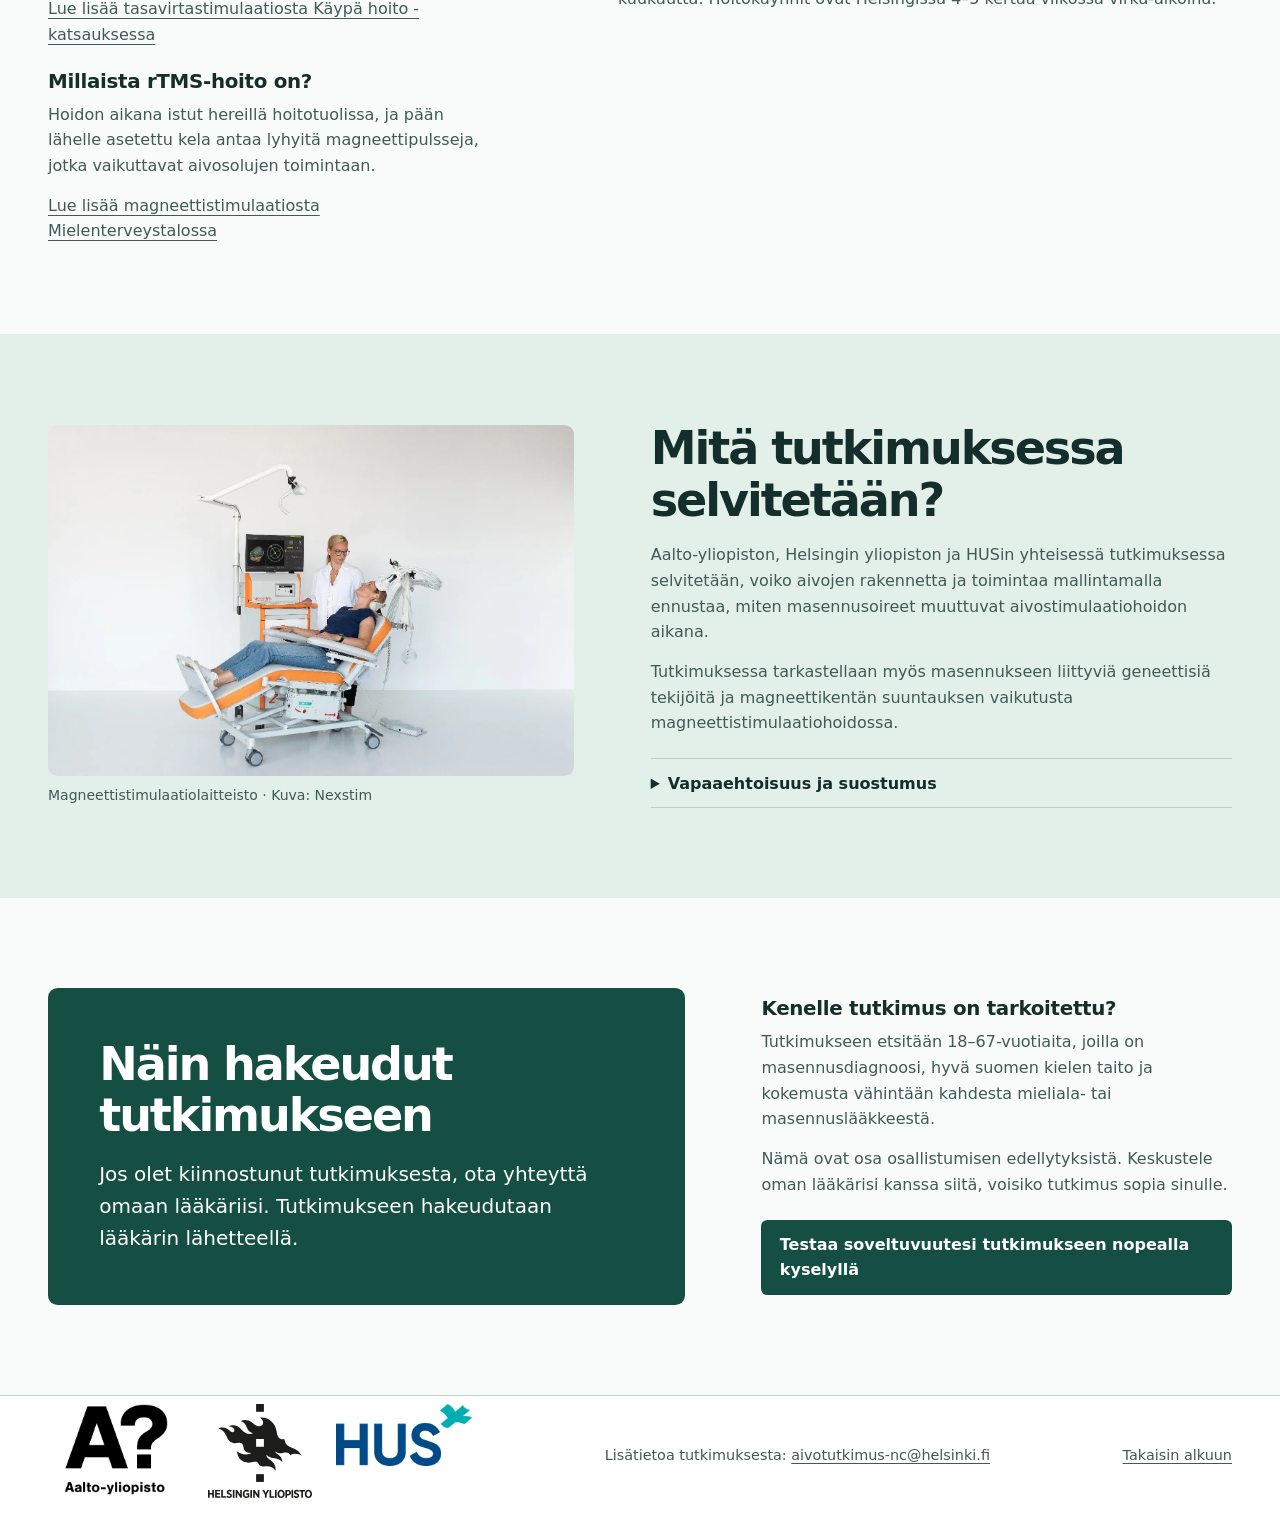
==== commit 7dab7550: "Restore original questionnaire button text" ====
--- a/index.html
+++ b/index.html
@@ -93,7 +93,7 @@
         <h3>Kenelle tutkimus on tarkoitettu?</h3>
         <p>Tutkimukseen etsitään 18–67-vuotiaita, joilla on masennusdiagnoosi, hyvä suomen kielen taito ja kokemusta vähintään kahdesta mieliala- tai masennuslääkkeestä.</p>
         <p>Nämä ovat osa osallistumisen edellytyksistä. Keskustele oman lääkärisi kanssa siitä, voisiko tutkimus sopia sinulle.</p>
-        <a class="button" href="soveltuvuus.html">Vastaa lyhyeen kyselyyn</a>
+        <a class="button" href="soveltuvuus.html">Testaa soveltuvuutesi tutkimukseen nopealla kyselyllä</a>
       </div>
     </section>
   </main>
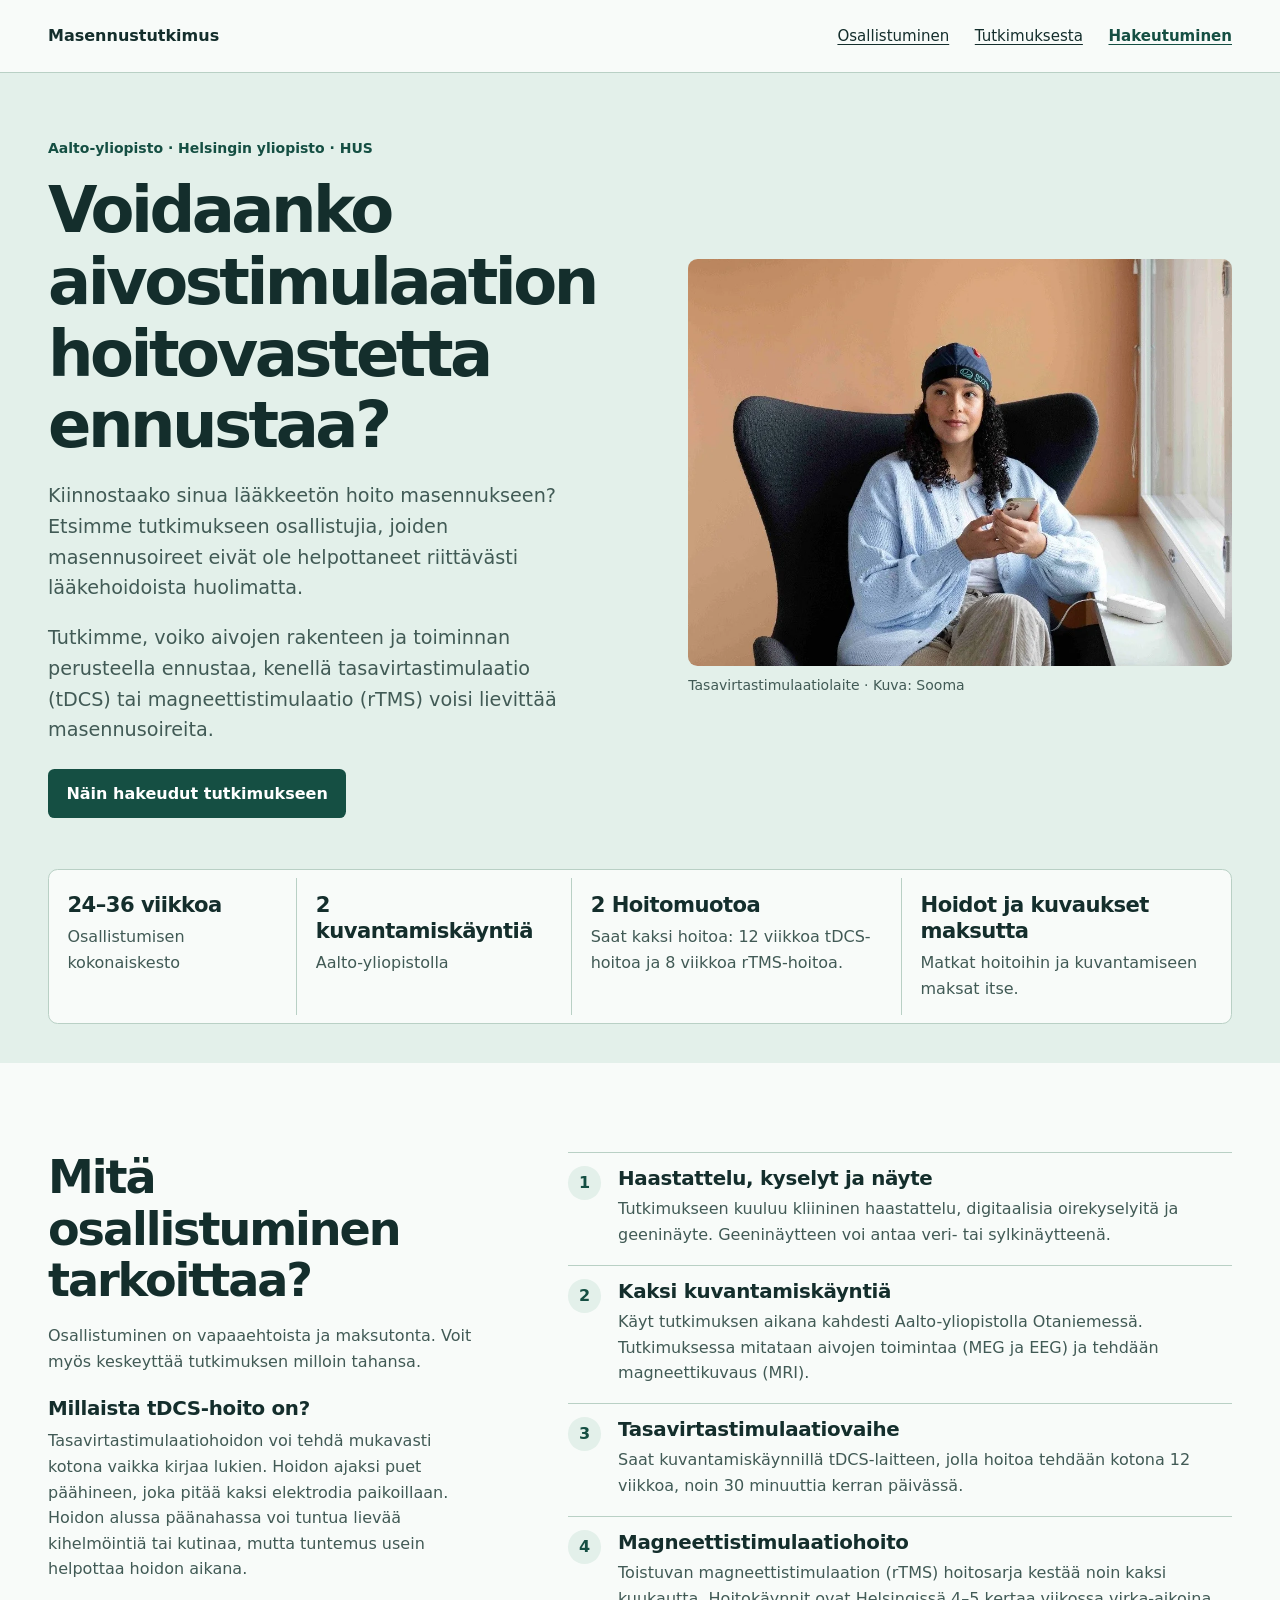
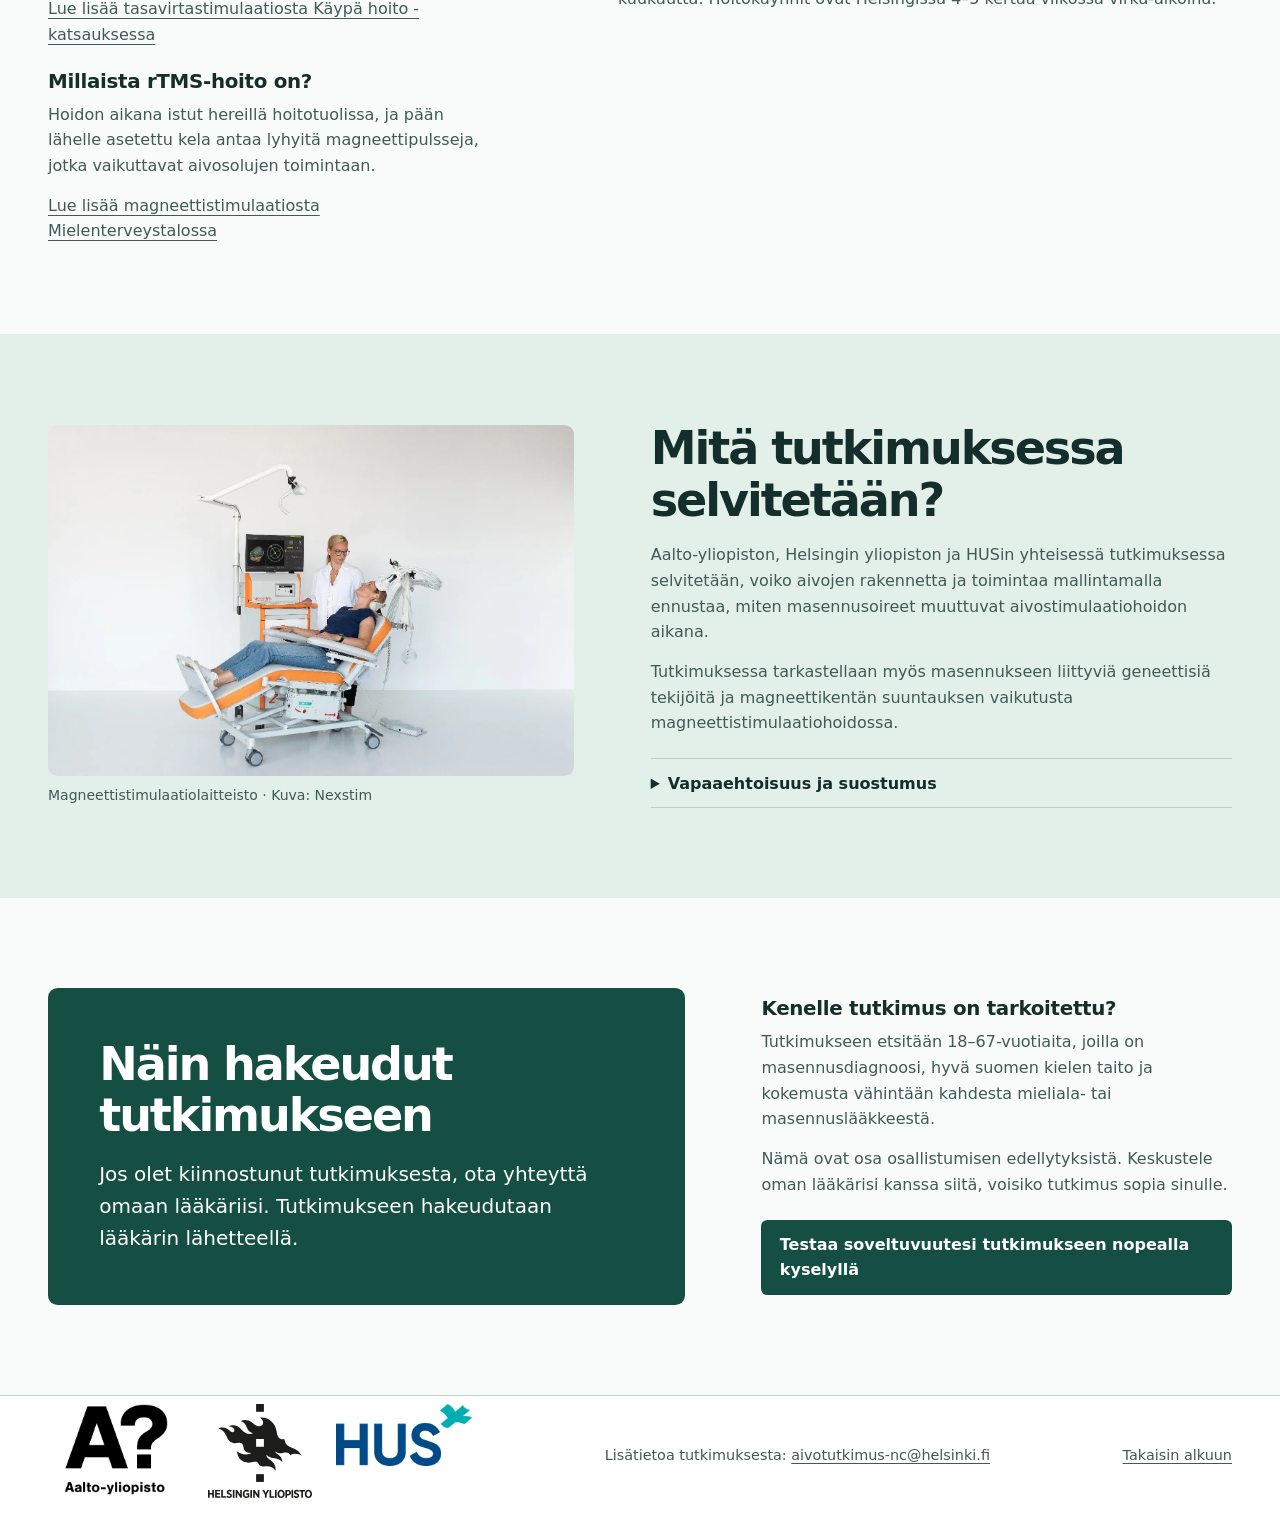
==== commit 4b81c912: "Disable heading hyphenation and specify Otaniemi imaging location" ====
--- a/index.html
+++ b/index.html
@@ -6,7 +6,7 @@
   <meta name="robots" content="noindex">
   <meta name="description" content="Tietoa masennuksen aivostimulaatiotutkimuksesta, tutkimuskäynneistä ja siitä, miten tutkimukseen hakeudutaan.">
   <title>Masennuksen aivostimulaatiotutkimus</title>
-  <link rel="stylesheet" href="assets/styles.css?v=946be7c">
+  <link rel="stylesheet" href="assets/styles.css?v=headings">
 </head>
 <body id="alku">
   <a class="skip" href="#sisalto">Siirry sisältöön</a>
@@ -60,7 +60,7 @@
       </div>
       <ol class="steps">
         <li><h3>Haastattelu, kyselyt ja näyte</h3><p>Tutkimukseen kuuluu kliininen haastattelu, digitaalisia oirekyselyitä ja geeninäyte. Geeninäytteen voi antaa veri- tai sylkinäytteenä.</p></li>
-        <li><h3>Kaksi kuvantamiskäyntiä</h3><p>Käyt tutkimuksen aikana kahdesti Aalto-yliopistolla. Tutkimuksessa mitataan aivojen toimintaa (MEG ja EEG) ja tehdään magneettikuvaus (MRI).</p></li>
+        <li><h3>Kaksi kuvantamiskäyntiä</h3><p>Käyt tutkimuksen aikana kahdesti Aalto-yliopistolla Otaniemessä. Tutkimuksessa mitataan aivojen toimintaa (MEG ja EEG) ja tehdään magneettikuvaus (MRI).</p></li>
         <li><h3>Tasavirtastimulaatiovaihe</h3><p>Saat kuvantamiskäynnillä tDCS-laitteen, jolla hoitoa tehdään kotona 12 viikkoa, noin 30 minuuttia kerran päivässä.</p></li>
         <li><h3>Magneettistimulaatiohoito</h3><p>Toistuvan magneettistimulaation (rTMS) hoitosarja kestää noin kaksi kuukautta. Hoitokäynnit ovat Helsingissä 4–5 kertaa viikossa virka-aikoina.</p></li>
       </ol>
--- a/assets/styles.css
+++ b/assets/styles.css
@@ -30,8 +30,8 @@
 .hero { background: var(--mint); padding-block: clamp(2rem, 5vw, 4.75rem) clamp(1.5rem, 3vw, 2.5rem); }
 .hero-grid { display: grid; grid-template-columns: 1.06fr 1fr; gap: clamp(1.5rem, 5vw, 4rem); align-items: center; }
 .eyebrow { color: var(--accent); font-size: 0.875rem; font-weight: 750; margin-bottom: 1rem; }
-h1, h2, h3 { line-height: 1.12; text-wrap: balance; overflow-wrap: anywhere; }
-h1 { font-size: clamp(2.45rem, 5vw, 4.65rem); letter-spacing: -0.055em; overflow-wrap: anywhere; hyphens: auto; }
+h1, h2, h3 { line-height: 1.12; overflow-wrap: break-word; hyphens: none; }
+h1 { font-size: clamp(2.45rem, 5vw, 4.65rem); letter-spacing: -0.055em; }
 h2 { font-size: clamp(2rem, 3.6vw, 3.25rem); letter-spacing: -0.045em; }
 h3 { font-size: 1.24rem; letter-spacing: -0.015em; }
 p + p { margin-top: 0.9rem; }
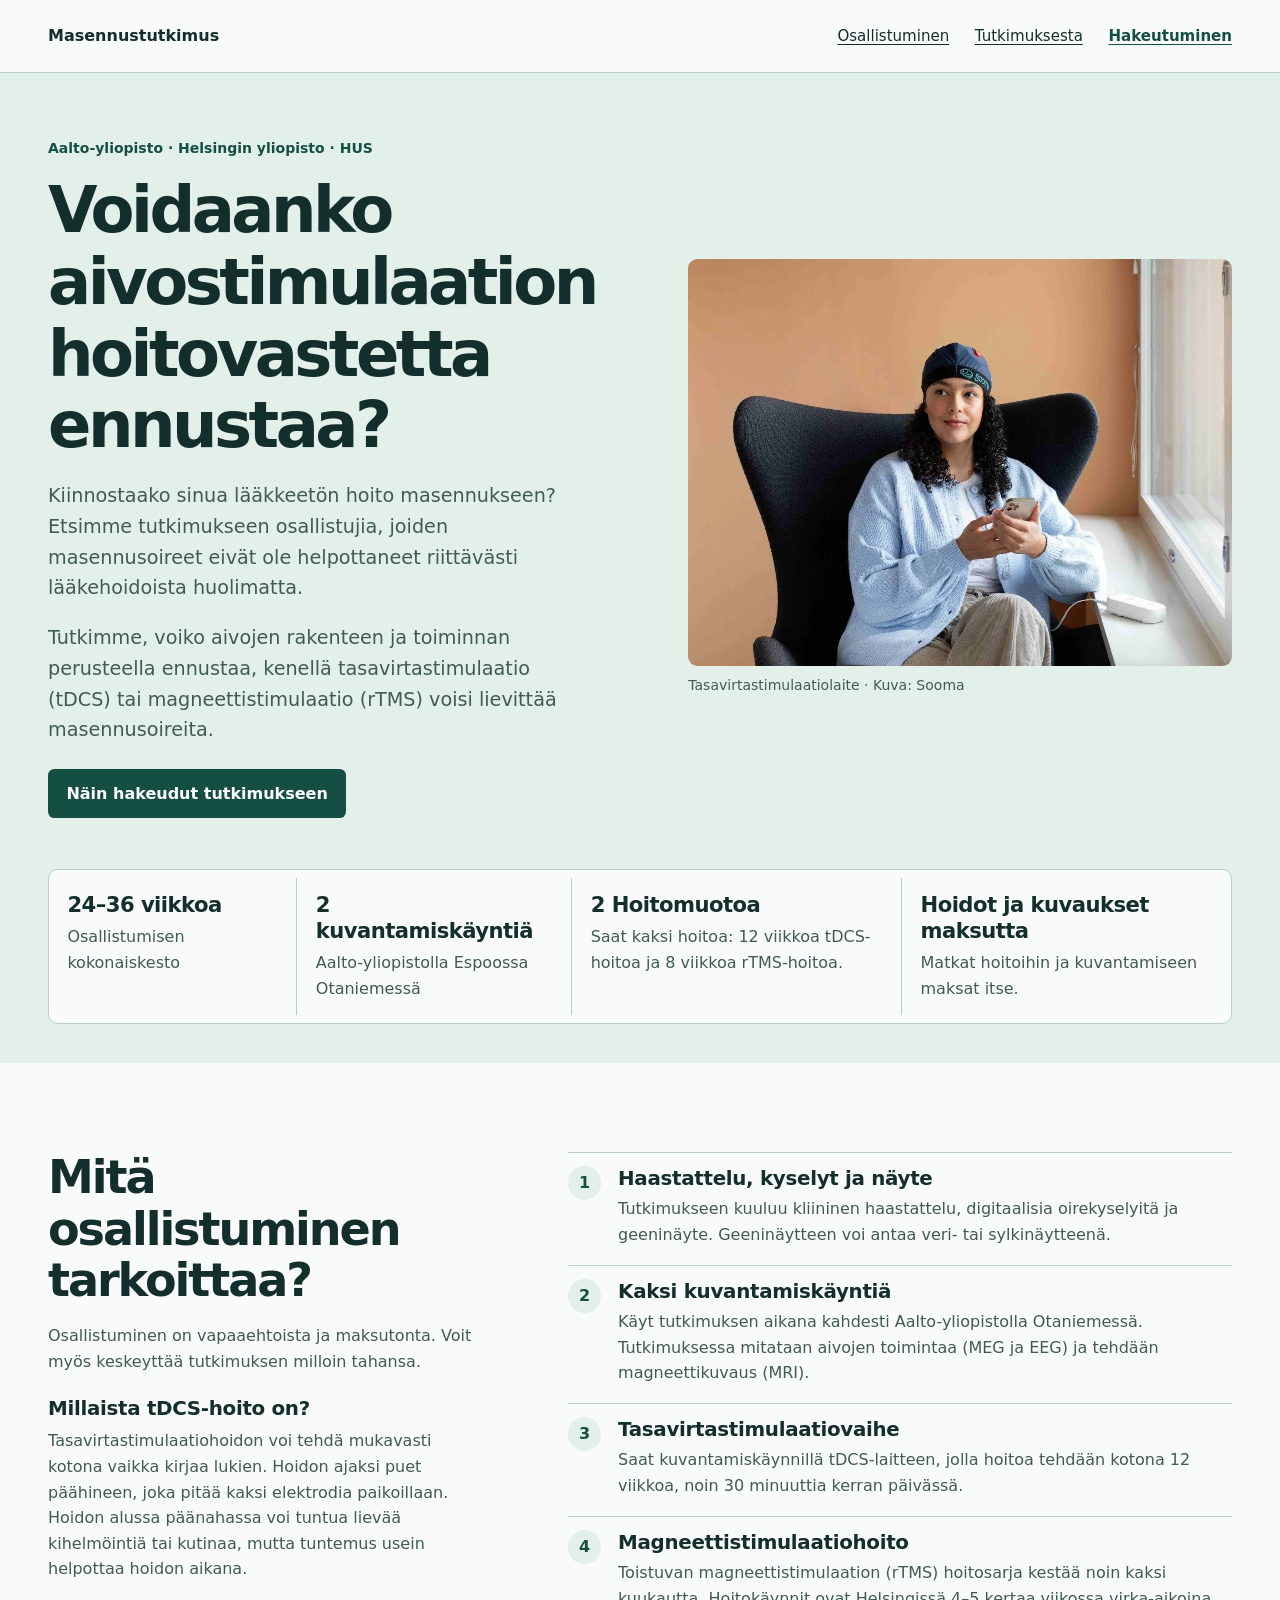
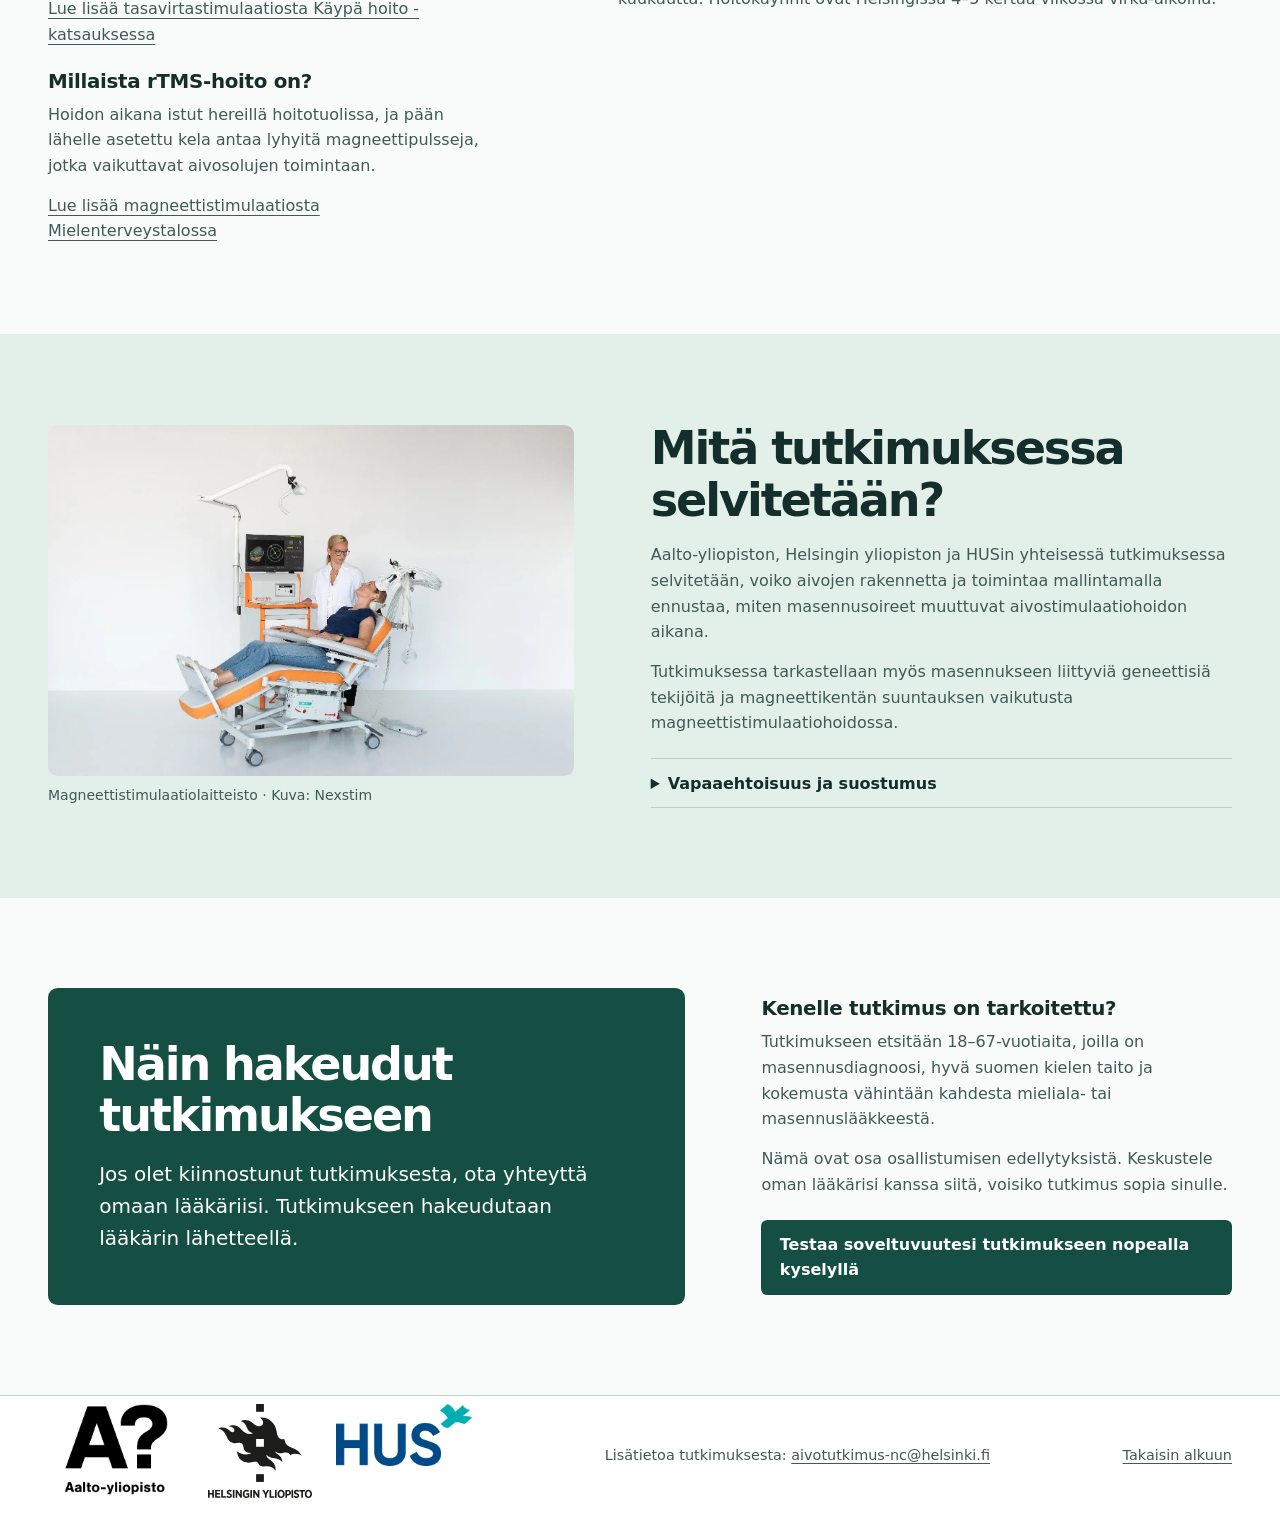
==== commit 1d7d6974: "Specify imaging location in study summary" ====
--- a/index.html
+++ b/index.html
@@ -40,7 +40,7 @@
         </div>
         <dl class="facts" aria-label="Osallistuminen lyhyesti">
           <div><dt>24–36 viikkoa</dt><dd>Osallistumisen kokonaiskesto</dd></div>
-          <div><dt>2 kuvantamiskäyntiä</dt><dd>Aalto-yliopistolla</dd></div>
+          <div><dt>2 kuvantamiskäyntiä</dt><dd>Aalto-yliopistolla Espoossa Otaniemessä</dd></div>
           <div><dt>2 Hoitomuotoa</dt><dd>Saat kaksi hoitoa: 12 viikkoa tDCS-hoitoa ja 8 viikkoa rTMS-hoitoa.</dd></div>
           <div><dt>Hoidot ja kuvaukset maksutta</dt><dd>Matkat hoitoihin ja kuvantamiseen maksat itse.</dd></div>
         </dl>
